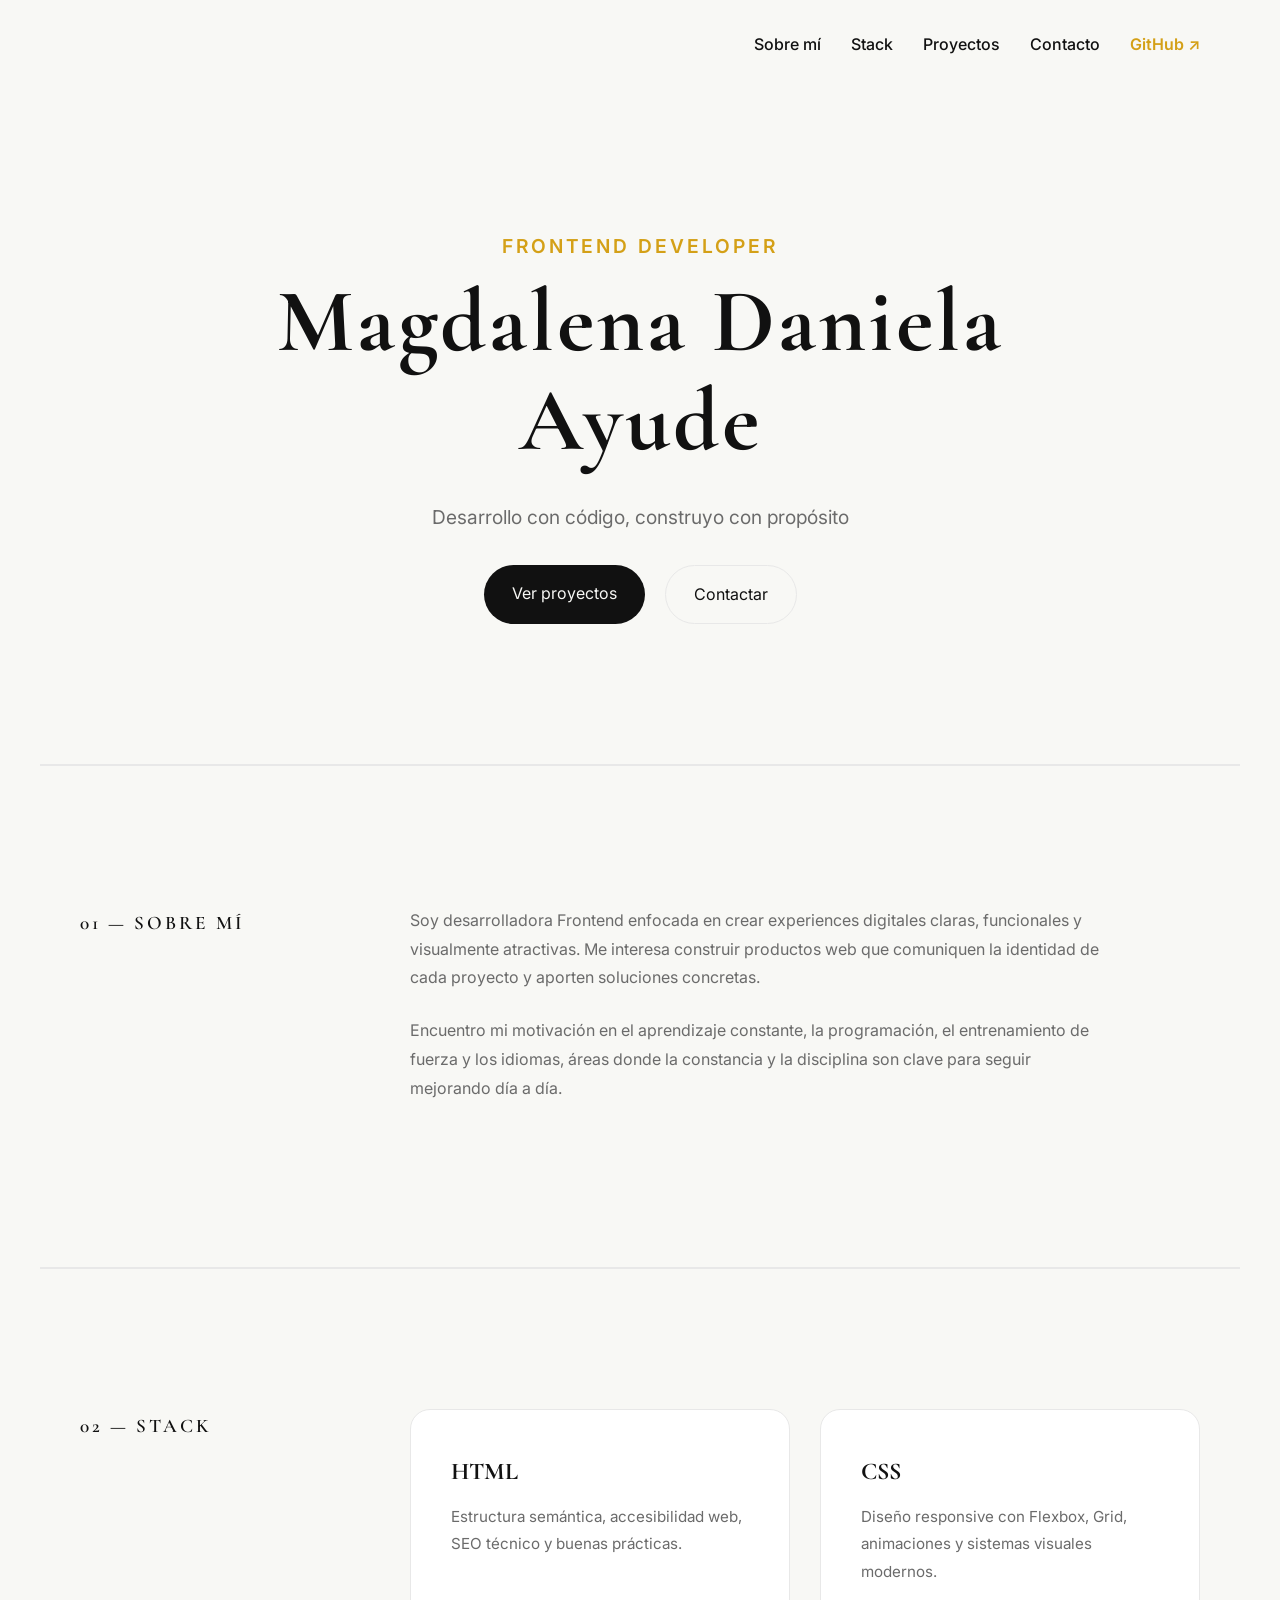
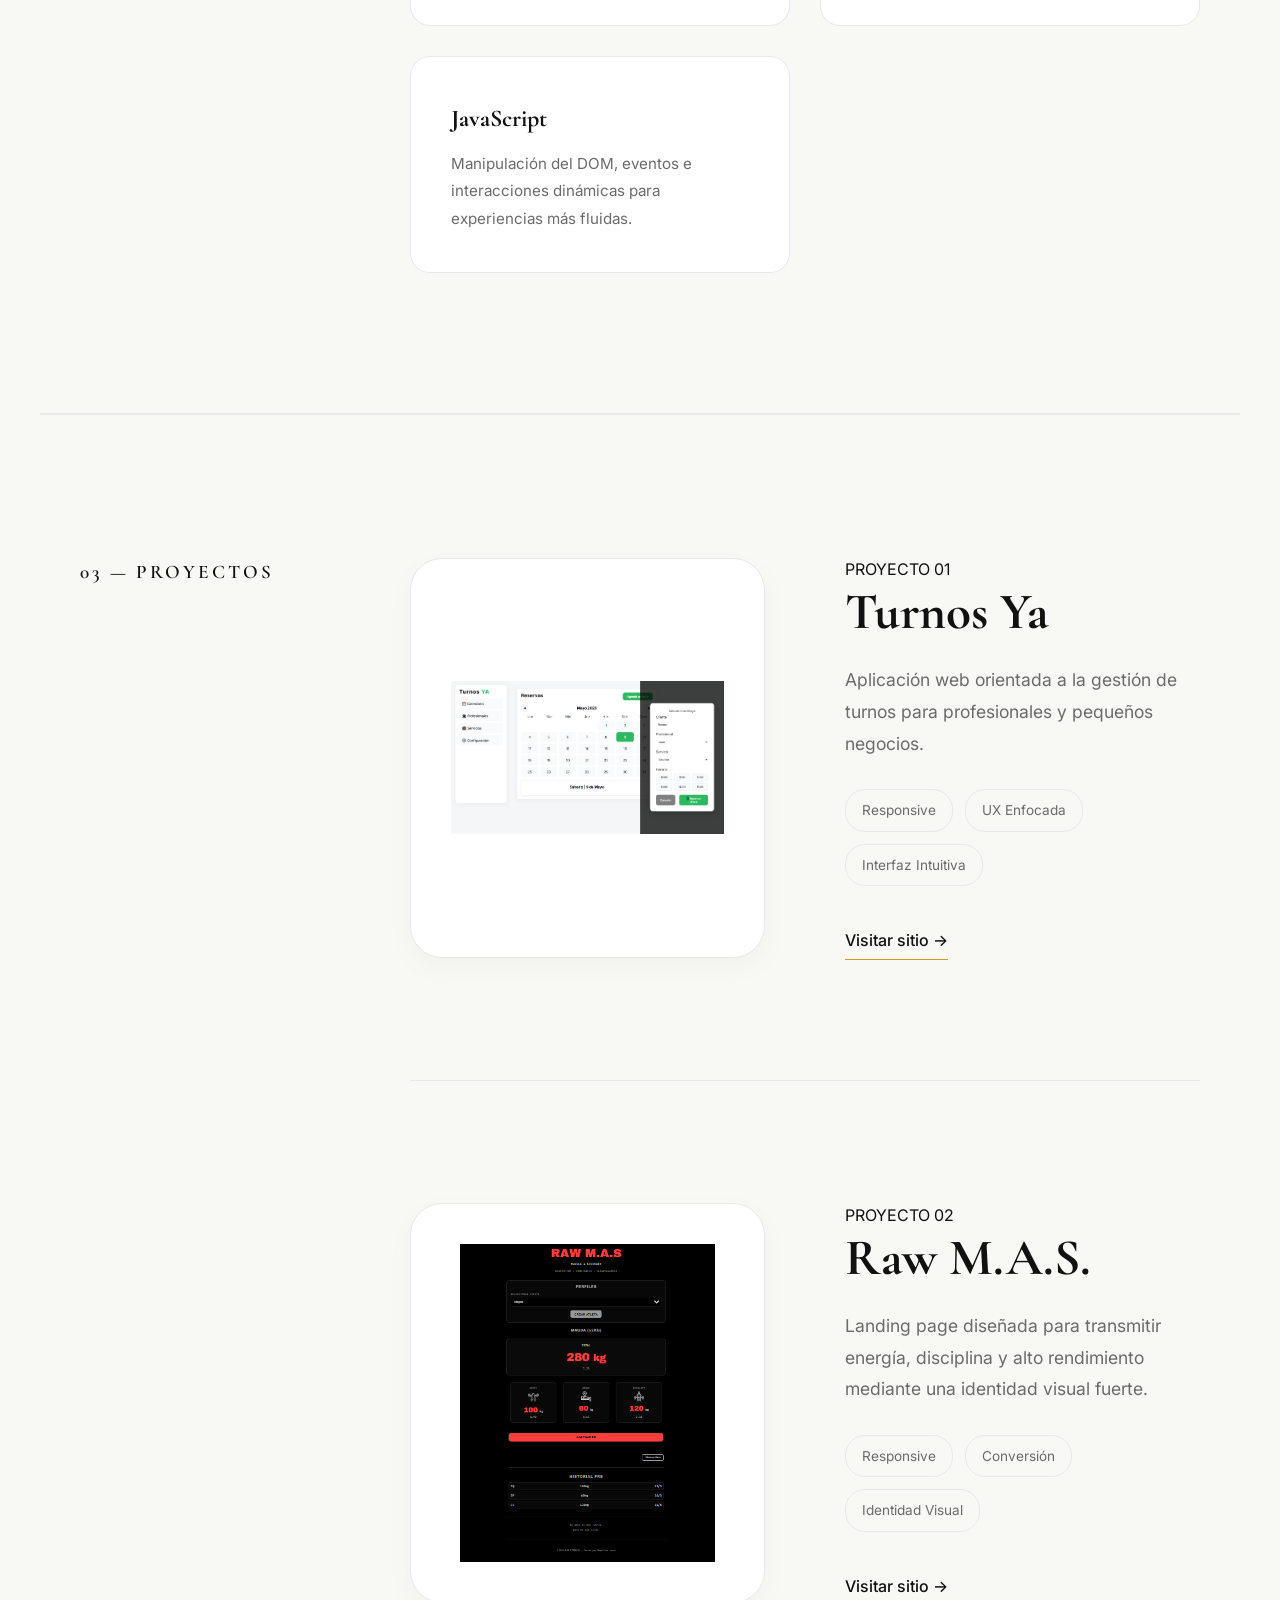
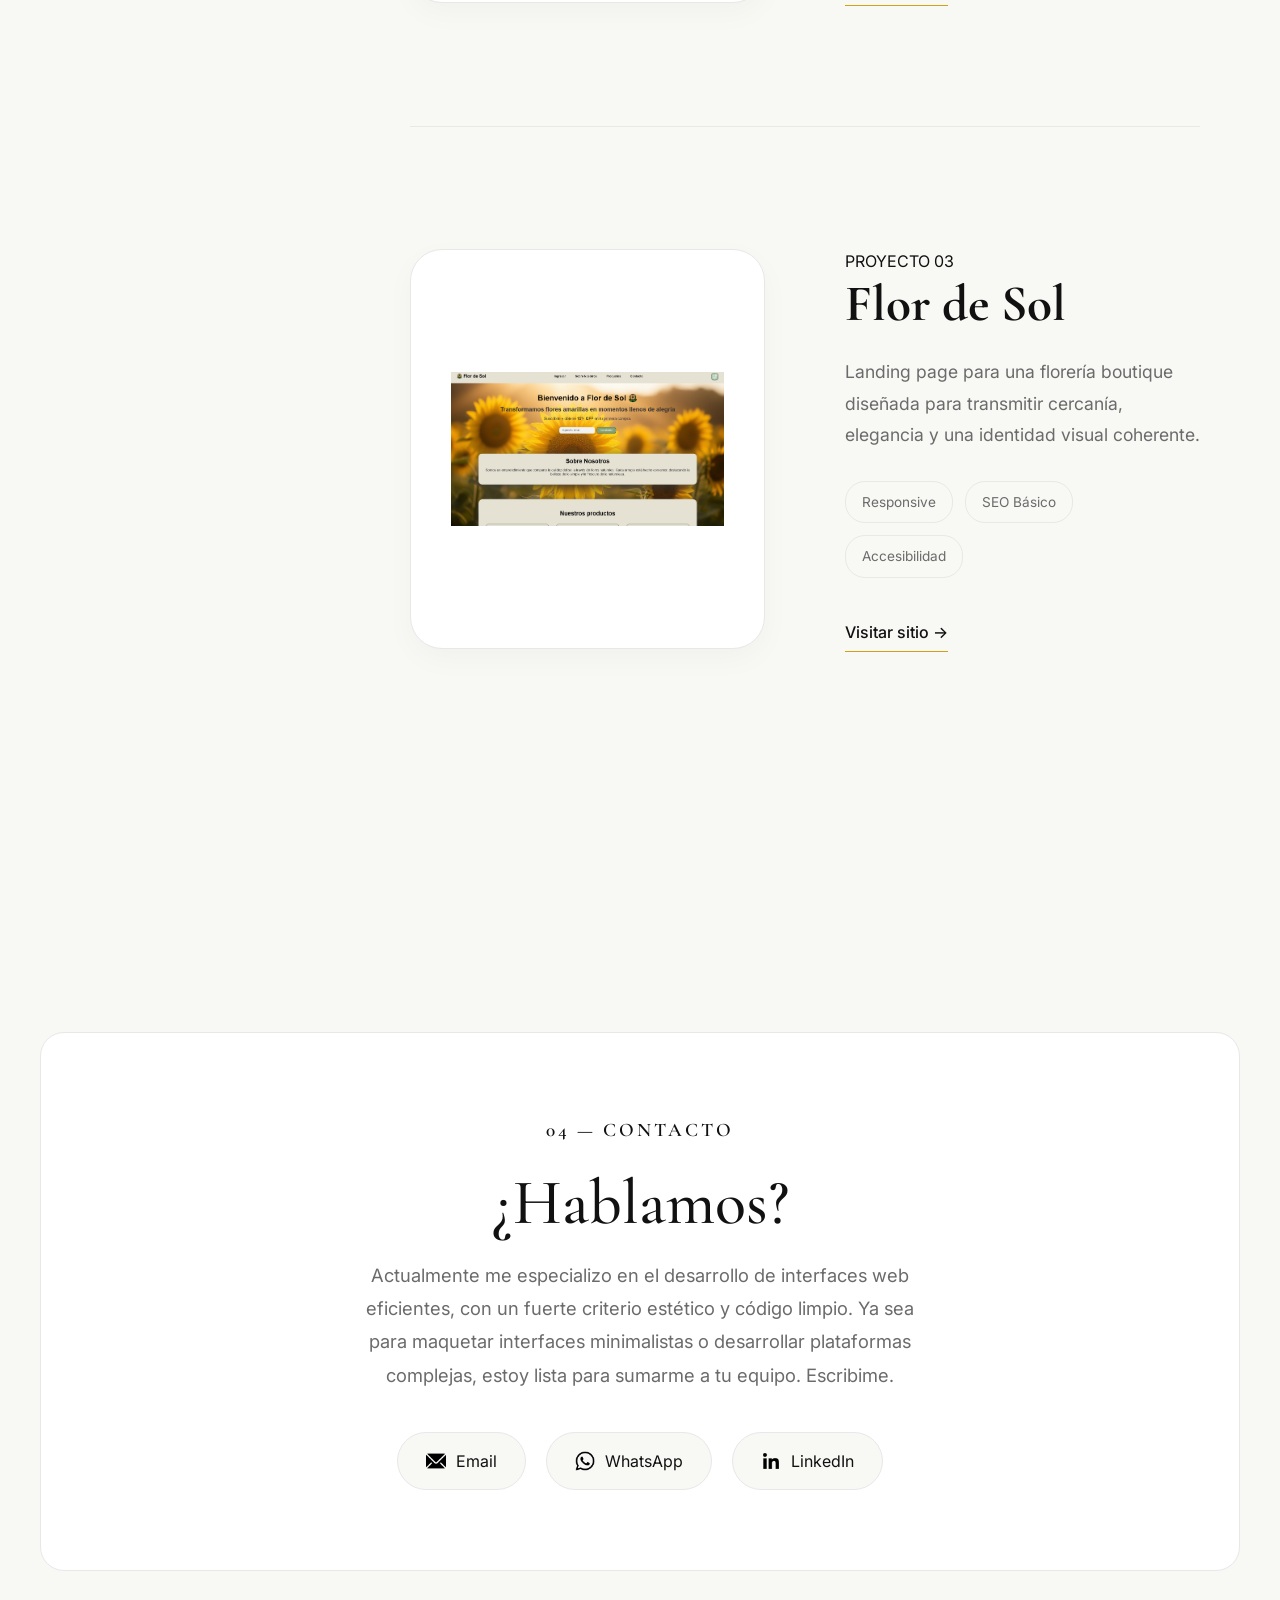
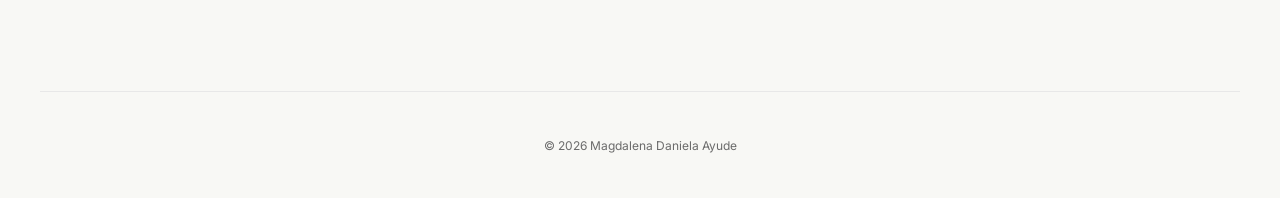
==== index.html @ 6632a78d "version final portfolio" ====
<!DOCTYPE html>
<html lang="es">
<head>
  <meta charset="UTF-8">
  <meta name="viewport" content="width=device-width, initial-scale=1.0">
  <title>Portfolio - Magdalena Daniela Ayude</title>
  <link rel="stylesheet" href="./style.css">
  
  <link rel="preconnect" href="https://fonts.googleapis.com">
  <link rel="preconnect" href="https://fonts.gstatic.com" crossorigin>
  <link href="https://fonts.googleapis.com/css2?family=Cormorant+Garamond:wght@400;500;600;700&family=Inter:wght@300;400;500;600;700&display=swap" rel="stylesheet">
  
  <meta name="description" content="Portfolio de Magdalena Daniela Ayude, desarrolladora frontend especializada en crear experiencias digitales modernas y accesibles.">
  <meta name="keywords" content="Frontend Developer, Portfolio, HTML, CSS, JavaScript, Proyectos, Contacto">
  <meta name="author" content="Magdalena Daniela Ayude">  
  
  <meta property="og:title" content="Portfolio - Magdalena Daniela Ayude">
  <meta property="og:description" content="Portfolio de Magdalena Daniela Ayude, desarrolladora frontend especializada en crear experiencias digitales modernas y accesibles.">
  <meta property="og:image" content="img/portfolio-preview.jpg">  
  <meta property="og:url" content="https://tu-portfolio.com">
</head>

<body>

  <header class="header">
    <nav class="navbar">
      <ul class="nav-links">
        <li><a href="#about">Sobre mí</a></li>
        <li><a href="#stack">Stack</a></li>
        <li><a href="#projects">Proyectos</a></li>
        <li><a href="#contact">Contacto</a></li>
        <li><a href="https://github.com/MagdalenaAyude" target="_blank" rel="noopener noreferrer" class="nav-github">GitHub ↗</a></li>
      </ul>
    </nav>
  </header>

  <main>
    <section class="hero">
      <span class="section-label">FRONTEND DEVELOPER</span>
      <h1>Magdalena Daniela Ayude</h1>
      <p>Desarrollo con código, construyo con propósito</p>

      <div class="hero-actions">
        <a href="#projects" class="btn-primary">Ver proyectos</a>
        <a href="#contact" class="btn-secondary">Contactar</a>
      </div>
    </section>
     
    <section id="about" class="section-layout about">
      <div class="section-title">
        <span class="section-number">01 — SOBRE MÍ</span>
      </div>

      <div class="section-content">
        <p>
          Soy desarrolladora Frontend enfocada en crear experiences digitales claras, funcionales y visualmente atractivas. Me interesa construir productos web que comuniquen la identidad de cada proyecto y aporten soluciones concretas.
        </p>

        <p>
          Encuentro mi motivación en el aprendizaje constante, la programación, el entrenamiento de fuerza y los idiomas, áreas donde la constancia y la disciplina son clave para seguir mejorando día a día.
        </p>
      </div>
    </section>
      
    <section id="stack" class="section-layout stack">
      <div class="section-title">
        <span class="section-number">02 — STACK</span>
      </div>

      <div class="stack-grid">
        <article class="stack-card">
          <h3>HTML</h3>
          <p>Estructura semántica, accesibilidad web, SEO técnico y buenas prácticas.</p>
        </article>
        
        <article class="stack-card">
          <h3>CSS</h3>
          <p>Diseño responsive con Flexbox, Grid, animaciones y sistemas visuales modernos.</p>
        </article>

        <article class="stack-card">
          <h3>JavaScript</h3>
          <p>Manipulación del DOM, eventos e interacciones dinámicas para experiencias más fluidas.</p>
        </article>
      </div>
    </section>

    <section id="projects" class="section-layout projects">
      <div class="section-title">
        <span class="section-number">03 — PROYECTOS</span>
      </div>

      <div class="project-list">
        <article class="project">
          <div class="project-image">
            <img src="./assets/turnosya.png" alt="Interfaz de la aplicación Turnos Ya">
          </div>
          <div class="project-content">
            <span class="project-number">PROYECTO 01</span>
            <h3>Turnos Ya</h3>
            <p>Aplicación web orientada a la gestión de turnos para profesionales y pequeños negocios.</p>
            <ul class="project-features">
              <li>Responsive</li>
              <li>UX Enfocada</li>
              <li>Interfaz Intuitiva</li>
            </ul>
            <a href="https://turnosbahia2026.netlify.app/" target="_blank" rel="noopener noreferrer" class="btn-link">Visitar sitio →</a>
          </div>
        </article>

        <article class="project">
          <div class="project-image">
            <img src="./assets/rawmas.png" alt="Landing page de Raw M.A.S.">
          </div>
          <div class="project-content">
            <span class="project-number">PROYECTO 02</span>
            <h3>Raw M.A.S.</h3>
            <p>Landing page diseñada para transmitir energía, disciplina y alto rendimiento mediante una identidad visual fuerte.</p>
            <ul class="project-features">
              <li>Responsive</li>
              <li>Conversión</li>
              <li>Identidad Visual</li>
            </ul>
            <a href="https://raw-strength-bahia.netlify.app/" target="_blank" rel="noopener noreferrer" class="btn-link">Visitar sitio →</a>
          </div>
        </article>

        <article class="project">
          <div class="project-image">
            <img src="./assets/flordesol.png" alt="Landing page de Flor de Sol">
          </div>
          <div class="project-content">
            <span class="project-number">PROYECTO 03</span>
            <h3>Flor de Sol</h3>
            <p>Landing page para una florería boutique diseñada para transmitir cercanía, elegancia y una identidad visual coherente.</p>
            <ul class="project-features">
              <li>Responsive</li>
              <li>SEO Básico</li>
              <li>Accesibilidad</li>
            </ul>
            <a href="https://flordesol-magdalena.netlify.app/" target="_blank" rel="noopener noreferrer" class="btn-link">Visitar sitio →</a>
          </div>
        </article>
      </div>
    </section>

    <section id="contact" class="contact">
      <span class="section-number">04 — CONTACTO</span>
      <h2>¿Hablamos?</h2>
      <p>Actualmente me especializo en el desarrollo de interfaces web eficientes, con un fuerte criterio estético y código limpio. Ya sea para maquetar interfaces minimalistas o desarrollar plataformas complejas, estoy lista para sumarme a tu equipo. Escribime.</p>

      <div class="contact-buttons">
        <a href="mailto:magdaayude@hotmail.com" class="contact-button">
          <img src="./assets/correo-electronico.png" alt="Icono de Email">
          <span>Email</span>
        </a>

        <a href="https://wa.me/5492915094533" target="_blank" class="contact-button" rel="noopener noreferrer">
          <img src="./assets/whatsapp (3).png" alt="Icono de WhatsApp">
          <span>WhatsApp</span>
        </a>

        <a href="https://www.linkedin.com/in/magdalena-daniela-ayude" target="_blank" class="contact-button" rel="noopener noreferrer">
          <img src="./assets/linkedin.png" alt="Icono de LinkedIn">
          <span>LinkedIn</span>
        </a>
      </div>
    </section>
  </main>

  <footer class="footer">
    <small>© 2026 Magdalena Daniela Ayude</small>
  </footer>

</body>
</html>
---- style.css ----
:root {
  --bg: #f8f8f5;
  --surface: #ffffff;
  --text: #111111;
  --text-light: #6b6b6b;
  --border: #e8e8e8;
  --accent: #d4a017;
  --max-width: 1200px;
}

* {
  margin:0;
  padding:0;
  box-sizing: border-box;
}

html{
  scroll-behavior: smooth;
}

body{
  font-family:'Inter',sans-serif;
  background-color:var(--bg);
  color:var(--text);
  line-height:1.8;
  overflow-x:hidden;
}
.header{
  display:flex;
  justify-content:flex-end;
  align-items:center;
  padding:30px 40px;
  max-width: var(--max-width);
  margin: 0 auto;
}
.navbar{
  display:flex;
  gap:20px;
}   
.nav-links {
  display: flex;
  list-style: none;
  gap: 30px;
}
.nav-links a {
  text-decoration: none;
  color: var(--text);
  font-weight: 500;
  transition: color 0.3s ease;
}
.nav-links a:hover {
  color: var(--accent);
}
.nav-links a.nav-github {
  color: var(--accent); /* Usa tu dorado de acento para diferenciarse */
  font-weight: 600;     /* Un poquito más de grosor para darle presencia */
  border-bottom: 1px solid transparent;
  padding-bottom: 2px;
  transition: all 0.3s ease;
}
.nav-links a.nav-github:hover {
  color: var(--text);   
  border-bottom: 1px solid var(--text); 
}
.hero{
  display:flex;
  flex-direction:column;
  align-items:center;
  text-align:center;
  padding: 140px 20px;
}
.section-label {
  font-size: 1.2rem;
  letter-spacing: 3px;
  font-weight: 600;
  color: var(--accent);
  text-transform: uppercase;
  margin-bottom: 10px;
}
.hero h1 {
  font-family: 'Cormorant Garamond', serif;
  font-size: clamp(3.5rem, 7vw, 6.5rem);
  line-height: 1.1;
  letter-spacing: 3px;
  margin-bottom: 30px;
  max-width: 800px;
}
.hero p {
  font-size: 1.2rem;
  color: var(--text-light);
  max-width: 600px;
  margin-bottom: 30px;
}
.hero-actions {
  display: flex;
  gap: 20px;
}
.btn-primary {
  text-decoration: none;
  background-color: var(--text);
  color:var(--bg);
  padding: 14px 28px;
  border-radius: 999px;
  display: inline-block;
  transition: background 0.3s ease;
}
.btn-primary:hover {
  opacity: 0.9;
}
.btn-secondary {
  text-decoration: none;
  color: var(--text);
  background-color: transparent;
  border: 1px solid var(--border);
  padding: 14px 28px;
  border-radius: 999px;
  transition: background-color 0.3s ease, color 0.3s ease;
  display: inline-block;
}
.btn-secondary:hover {
  background-color: var(--border);
}
.section-layout {
  max-width: var(--max-width);
  margin: 0 auto;
  padding: 140px 40px;
  display: grid;
  grid-template-columns: 250px 1fr;
  gap: 80px;
  border-top: 2px solid var(--border);
}
.section-title {
  font-family: 'Cormorant Garamond', serif;
  align-self: start;
}
.section-number {
  font-size: 1.2rem;
  font-family: 'Cormorant Garamond', serif;
  font-weight: 600;
  letter-spacing: 3px;
  color:var(--text);
}
.section-content p {
  max-width: 700px;
  margin-bottom: 24px;
  color: var(--text-light);
}
.stack-grid {
  display: grid;
  grid-template-columns: repeat(auto-fit, minmax(250px, 1fr)); /* Responsive sin romper la grilla */
  gap: 30px;
}
.stack-card{
  padding: 40px;
  background-color: var(--surface);
  border: 1px solid var(--border);
  border-radius: 20px;
}
.stack-card h3{
  font-family: 'Cormorant Garamond', serif;
  font-size: 1.5rem;
  margin-bottom: 10px;
}
.stack-card p{
  color: var(--text-light);
  font-size: 0.95rem;
}
.project-list {
  display: flex;
  flex-direction: column;
}
.project {
  display: grid;
  grid-template-columns: 1fr 1fr;
  gap: 80px;
  align-items: center;
  padding-bottom: 120px;
}
.project:not(:last-child) {
  border-bottom: 1px solid var(--border);
}
.project:not(:first-child) {
  padding-top: 120px;
}
.project-image{
   background-color: var(--surface);
   border: 1px solid var(--border);
   border-radius: 32px;
   padding: 40px;
   display: flex;
   justify-content: center;
   align-items: center;
   height: 400px;
   box-shadow: 0 10px 30px rgba(0,0,0,.03);
   overflow: hidden;
}
.project-image img {
  width: 100%;
  height: 100%;
  object-fit: contain;
  transition: transform 0.5s cubic-bezier(0.25, 1, 0.5, 1);
}
.project:hover .project-image img {
  transform: scale(1.06);
}
.project-content {
 display: flex;
 flex-direction: column;
 align-items: flex-start;
}
.project-content h3 {
  font-family: 'Cormorant Garamond', serif;
  font-size: clamp(2.5rem, 4vw, 3.5rem);
  line-height: 1.1;
  margin-bottom: 24px;
}
.project-content p {
  color: var(--text-light);
  font-size: 1.1rem;
  margin-bottom: 30px;
}
.project-features {
  display: flex;
  gap: 12px;
  margin-bottom: 40px;
  list-style: none;
  flex-wrap: wrap;
}
.project-features li {
  font-size: 0.85rem;
  color: var(--text-light);
  background-color: transparent;
  padding: 8px 16px;
  border: 1px solid var(--border);
  border-radius: 20px;
}
.project .btn-link {
  text-decoration: none;
  color: var(--text);
  background-color: transparent;
  font-weight: 500;
  border-bottom: 1px solid var(--accent);
  padding-bottom: 4px;
  transition: background-color 0.3s ease, color 0.3s ease;
}
.project .btn-link:hover {
  color: var(--accent);
  border-color: var(--accent);
}
.contact {
  background-color: var(--surface);
  border: 1px solid var(--border);
  border-radius: 24px;
  padding: 80px 40px;
  max-width: var(--max-width);
  margin: 120px auto;
  text-align: center;
}
.contact h2 {
  font-family: 'Cormorant Garamond', serif;
  font-size: clamp(3rem, 5vw, 4.5rem);
  line-height: 1;
  margin-bottom: 24px;
  margin-top: 24px;
  font-weight: 500;
}
.contact p{
  color: var(--text-light);
  font-size: 1.15rem;
  max-width: 550px;
  margin: 0 auto 40px auto;
}
.contact-buttons{
  display:flex;
  justify-content:center;
  gap:20px;
  flex-wrap:wrap;
}
.contact-button{
  display:flex;
  align-items:center;
  gap:10px;
  text-decoration:none;
  padding:14px 28px;
  border:1px solid var(--border);
  border-radius:999px;
  color: var(--text);
  background-color:var(--bg);
  transition:all 0.3s ease;
}
.contact-button:hover {
  transform: translateY(-4px);
  border-color: var(--accent);
}
.contact-button img{
  width:20px;
  height:20px;
  object-fit:contain;
}
footer{
  text-align: center;
  padding: 40px 20px;
  font-size: 0.9rem;
  color: var(--text-light);
  border-top: 1px solid var(--border);
  max-width: var(--max-width);  
  margin: 0 auto;
}

@media (max-width: 768px) {
  
  .header {
    padding: 20px;
    justify-content: center;
  }
  .nav-links {
    gap: 15px;
  }
  .hero {
    padding: 80px 20px;
  }
  .section-layout {
    grid-template-columns: 1fr;
    gap: 40px;
    padding: 80px 20px;
  }
  .project {
    grid-template-columns: 1fr;
    gap: 40px;
    padding-bottom: 60px;
  }
  .project:not(:first-child) {
    padding-top: 60px;
  }
  .project-image {
    height: 300px; 
    padding: 20px;
  }
  .contact {
    margin: 60px 20px;
    padding: 40px 20px;
  }
}
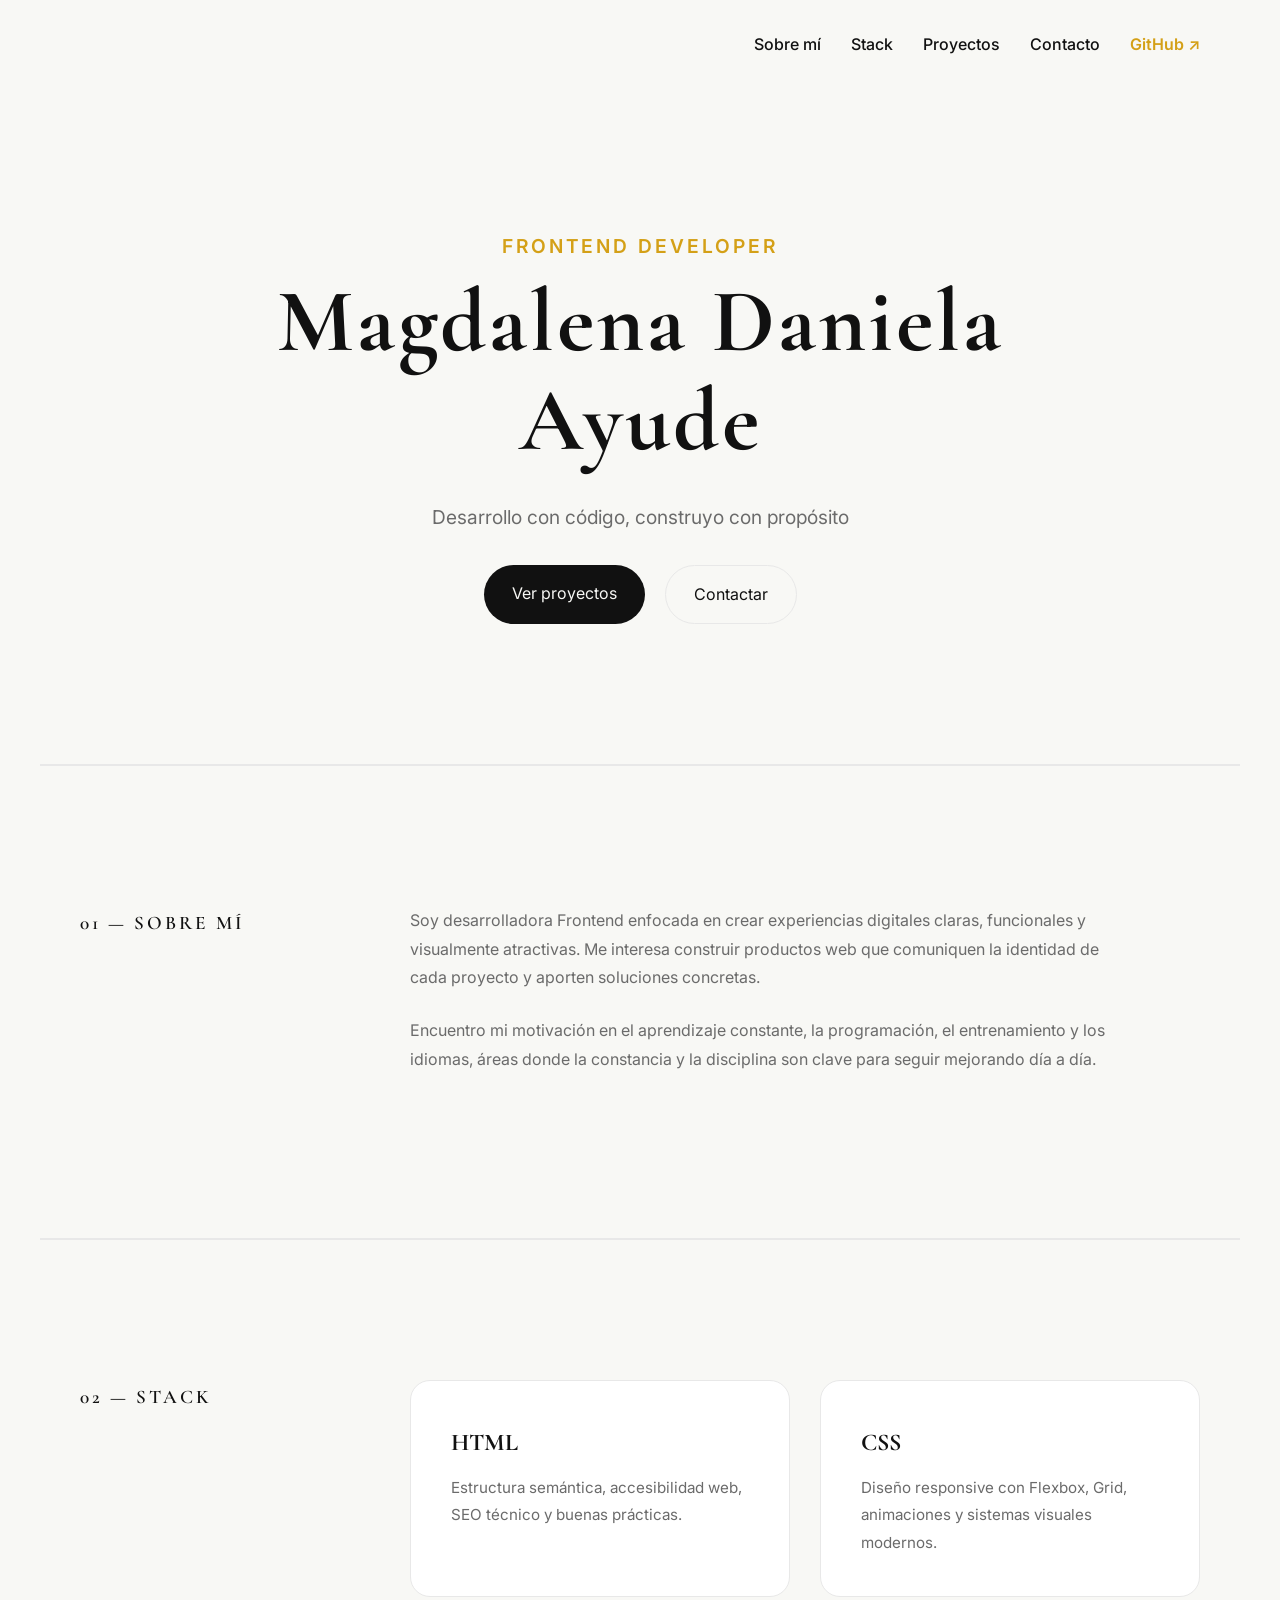
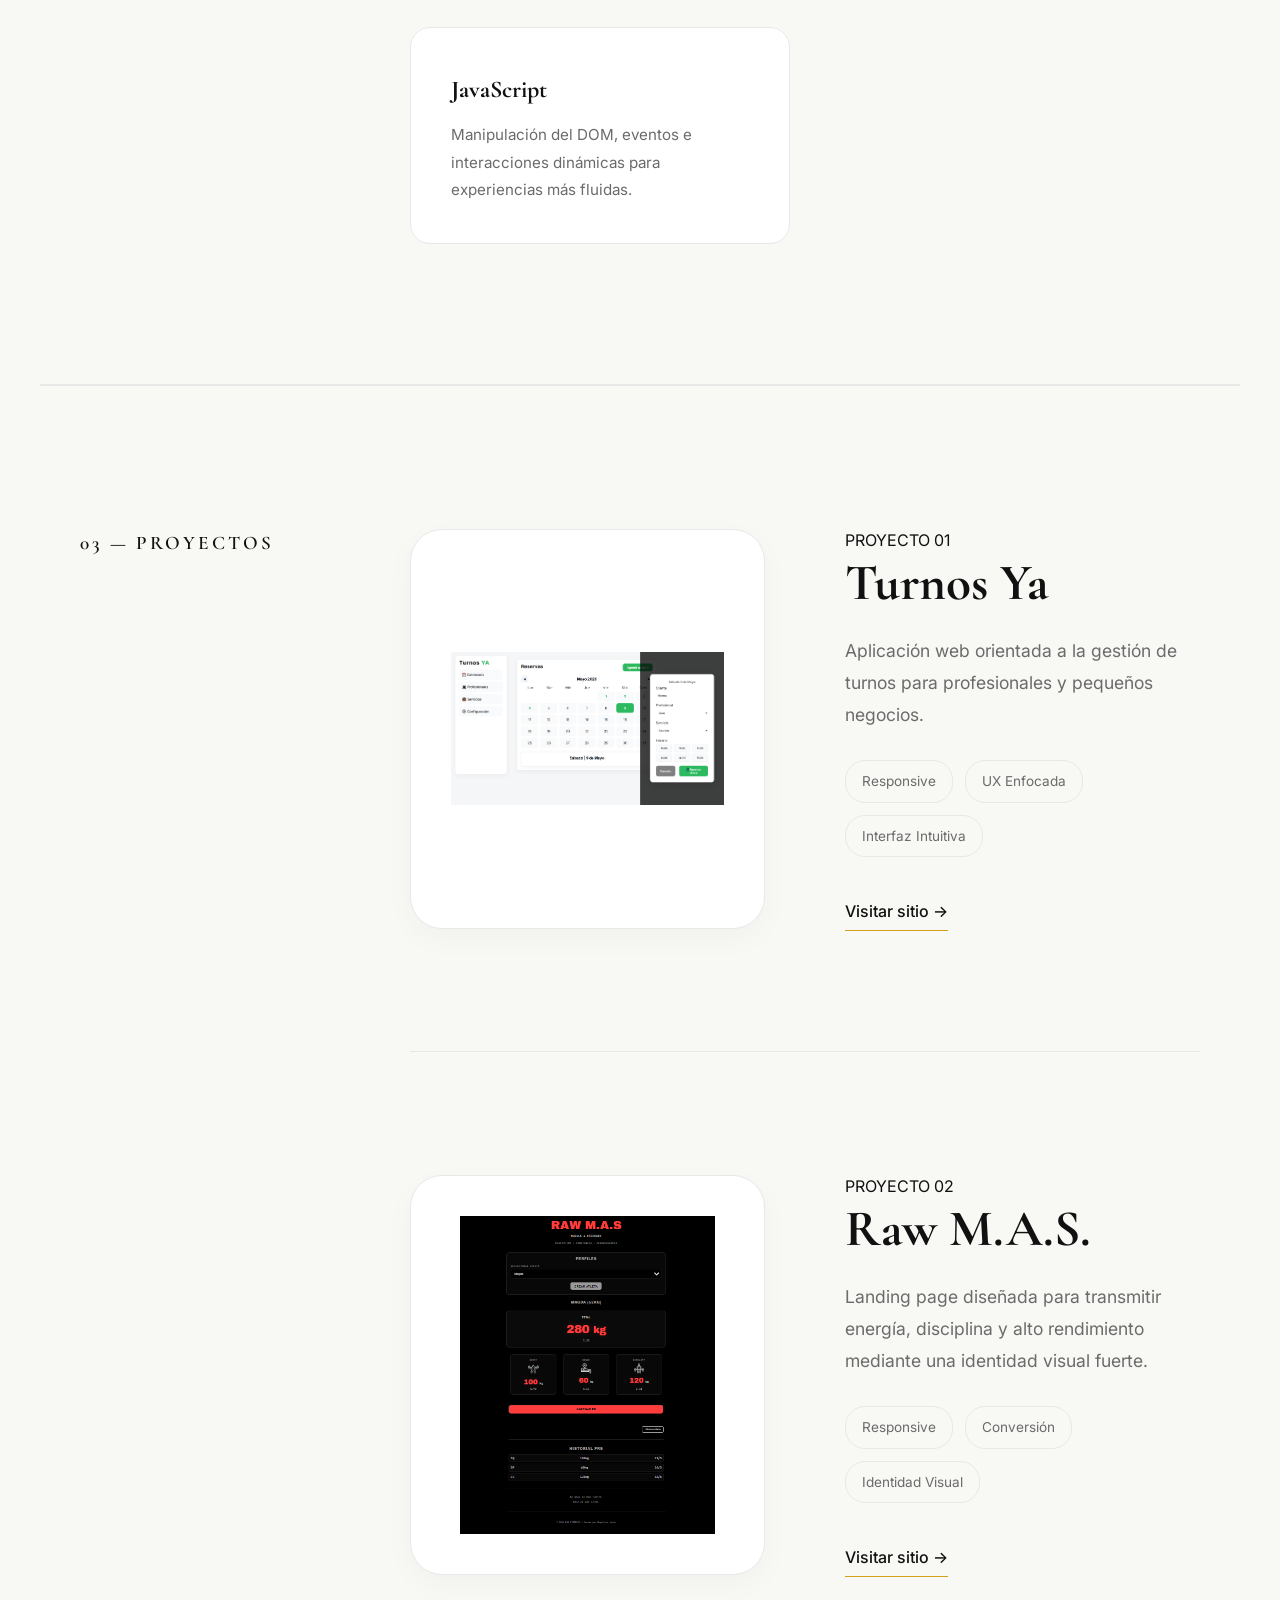
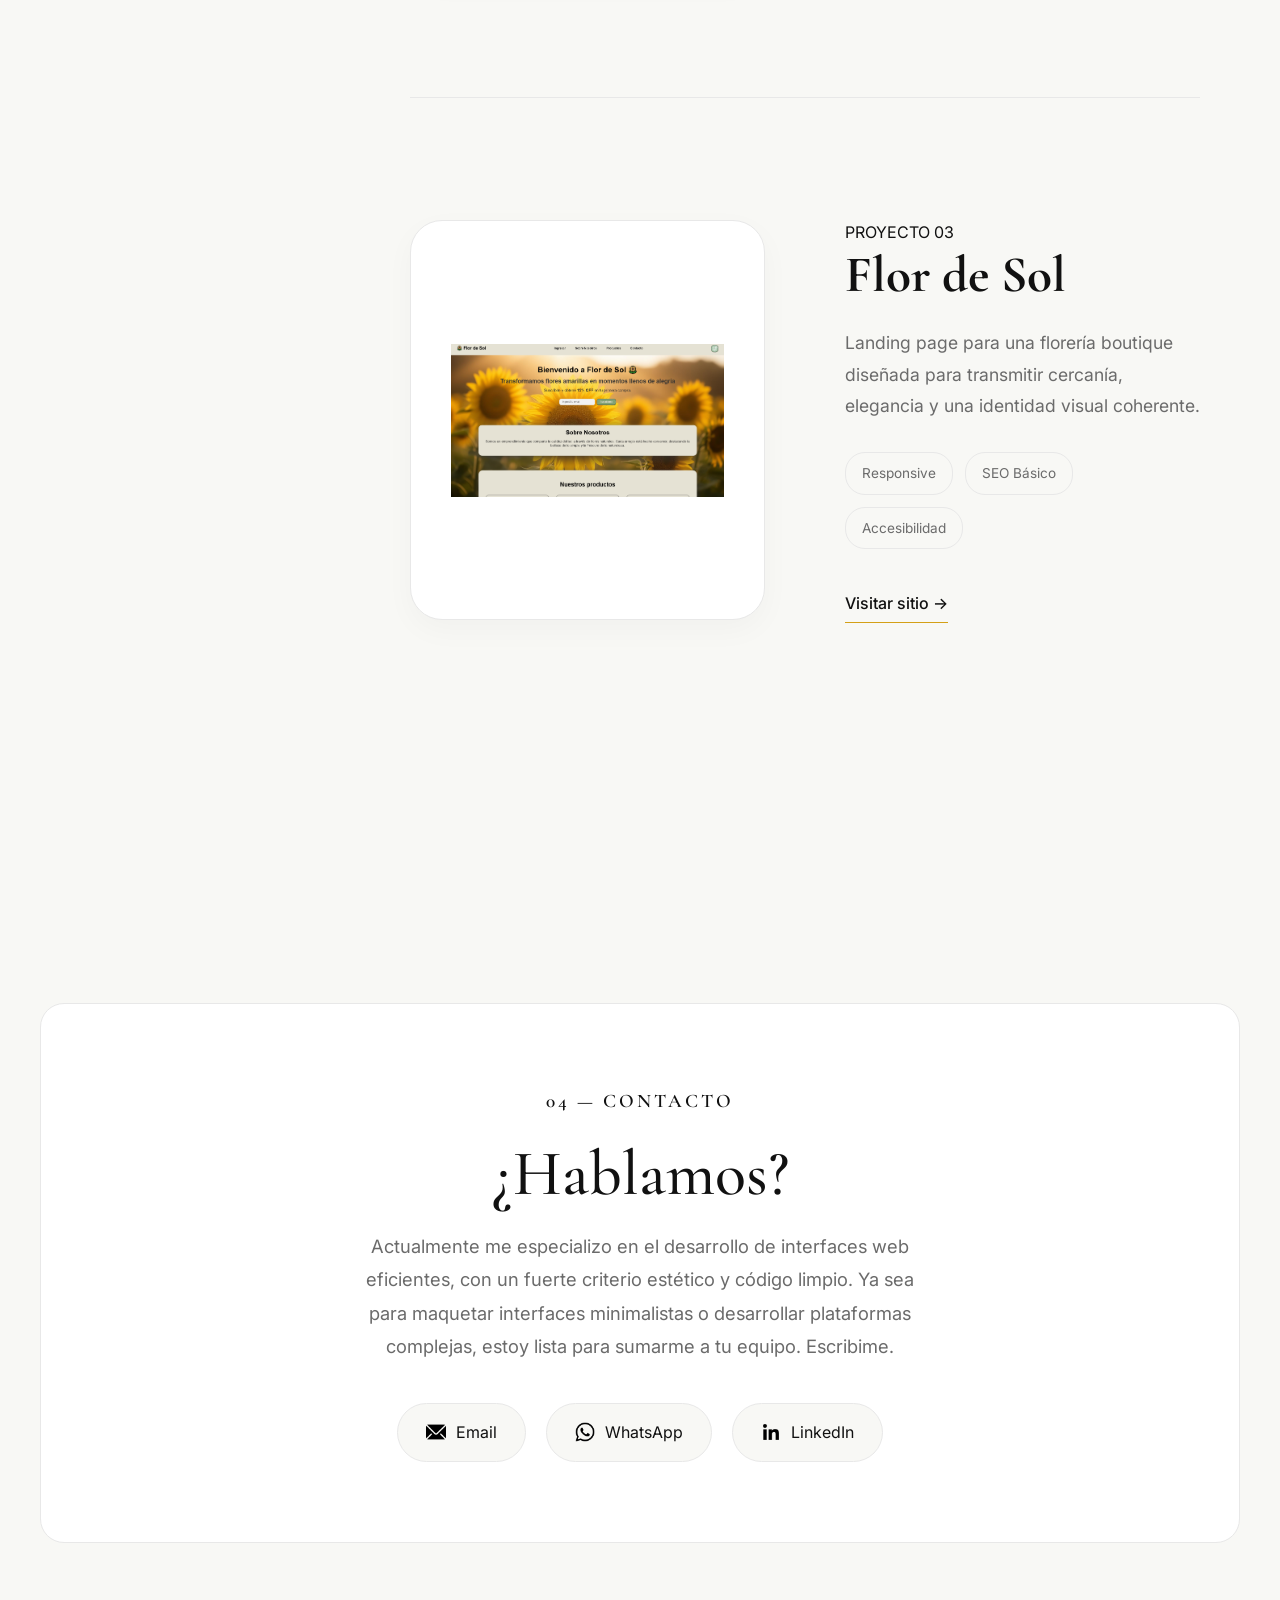
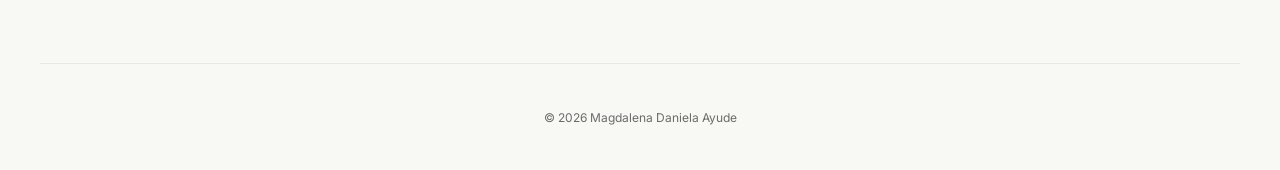
==== commit 6684420e: "final" ====
--- a/index.html
+++ b/index.html
@@ -16,8 +16,8 @@
   
   <meta property="og:title" content="Portfolio - Magdalena Daniela Ayude">
   <meta property="og:description" content="Portfolio de Magdalena Daniela Ayude, desarrolladora frontend especializada en crear experiencias digitales modernas y accesibles.">
-  <meta property="og:image" content="img/portfolio-preview.jpg">  
-  <meta property="og:url" content="https://tu-portfolio.com">
+  <meta property="og:image" content="https://magdalenadanielaayude.netlify.app/">  
+  <meta property="og:url" content="https://magdalenadanielaayude.netlify.app/">
 </head>
 
 <body>
@@ -53,11 +53,11 @@
 
       <div class="section-content">
         <p>
-          Soy desarrolladora Frontend enfocada en crear experiences digitales claras, funcionales y visualmente atractivas. Me interesa construir productos web que comuniquen la identidad de cada proyecto y aporten soluciones concretas.
+          Soy desarrolladora Frontend enfocada en crear experiencias digitales claras, funcionales y visualmente atractivas. Me interesa construir productos web que comuniquen la identidad de cada proyecto y aporten soluciones concretas.
         </p>
 
         <p>
-          Encuentro mi motivación en el aprendizaje constante, la programación, el entrenamiento de fuerza y los idiomas, áreas donde la constancia y la disciplina son clave para seguir mejorando día a día.
+          Encuentro mi motivación en el aprendizaje constante, la programación, el entrenamiento y los idiomas, áreas donde la constancia y la disciplina son clave para seguir mejorando día a día.
         </p>
       </div>
     </section>
--- a/style.css
+++ b/style.css
@@ -52,8 +52,8 @@
   color: var(--accent);
 }
 .nav-links a.nav-github {
-  color: var(--accent); /* Usa tu dorado de acento para diferenciarse */
-  font-weight: 600;     /* Un poquito más de grosor para darle presencia */
+  color: var(--accent);
+  font-weight: 600;     
   border-bottom: 1px solid transparent;
   padding-bottom: 2px;
   transition: all 0.3s ease;
@@ -147,7 +147,7 @@
 }
 .stack-grid {
   display: grid;
-  grid-template-columns: repeat(auto-fit, minmax(250px, 1fr)); /* Responsive sin romper la grilla */
+  grid-template-columns: repeat(auto-fit, minmax(250px, 1fr)); 
   gap: 30px;
 }
 .stack-card{
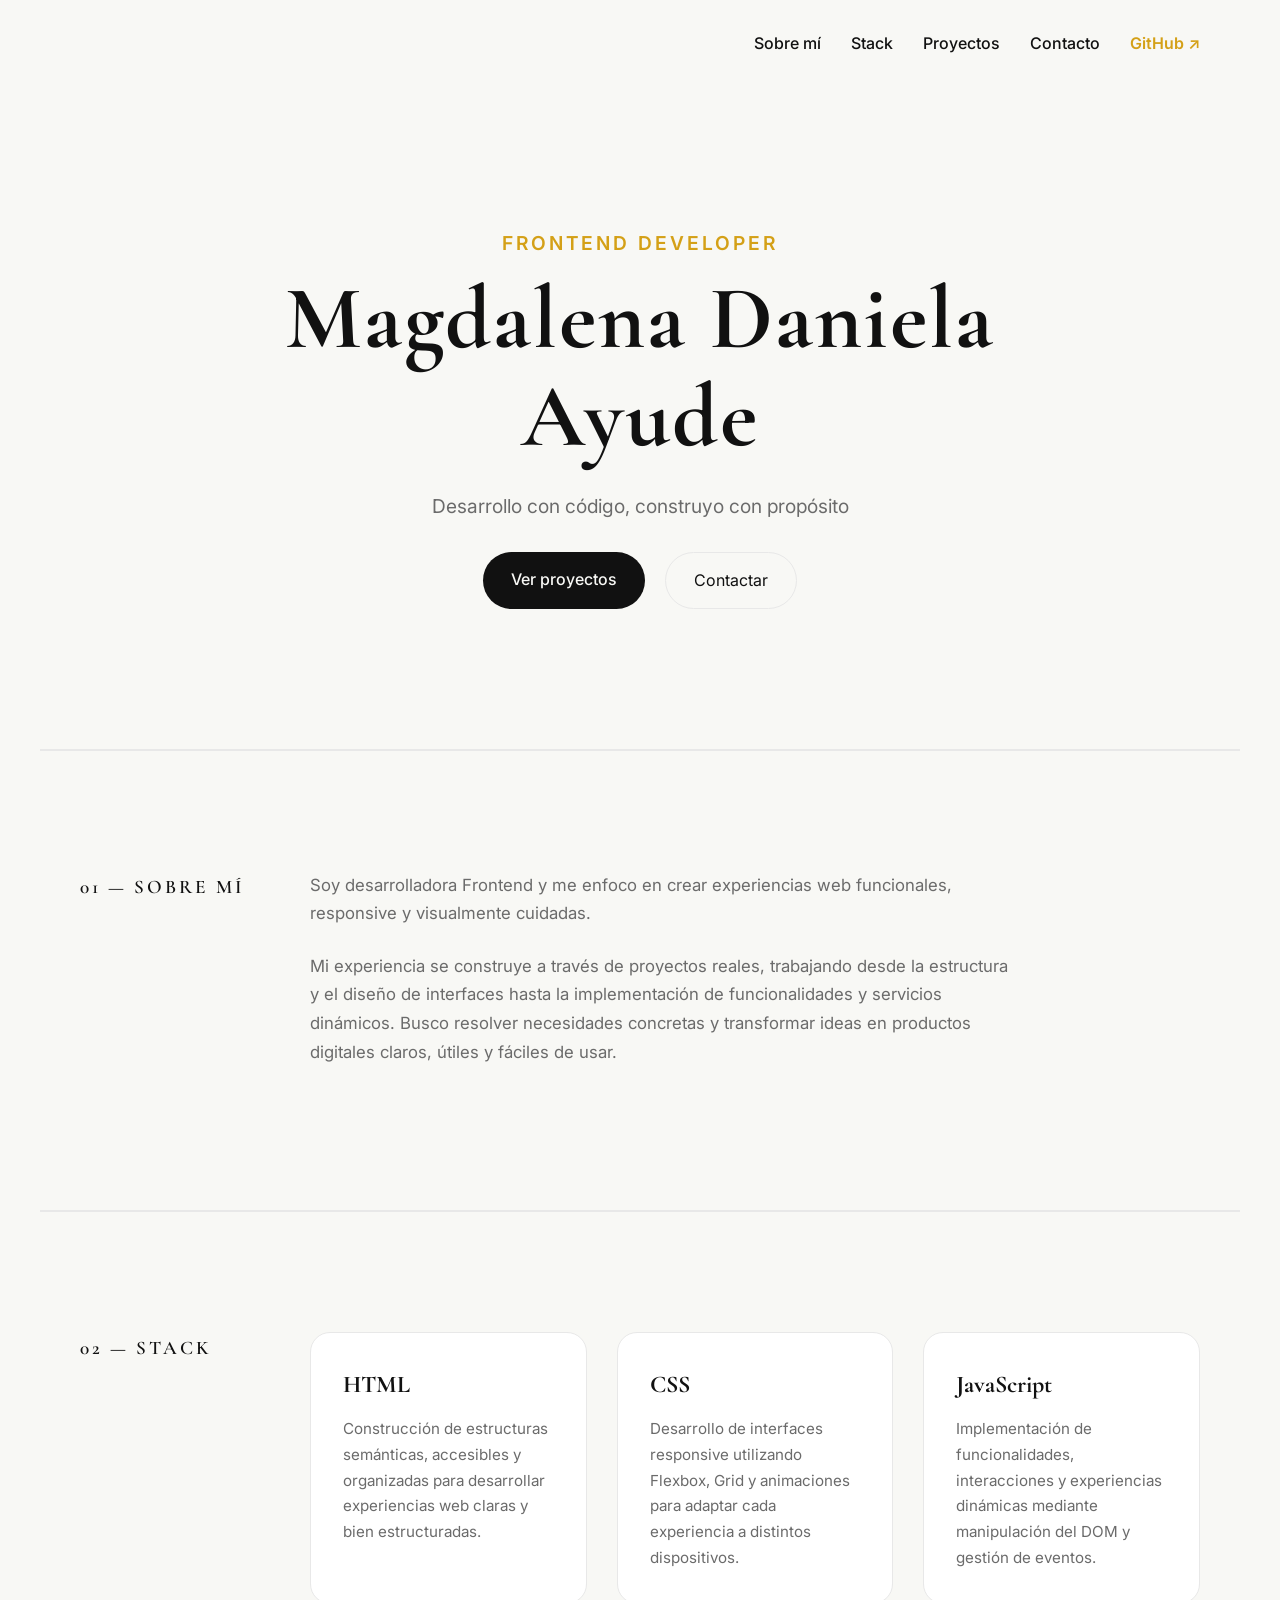
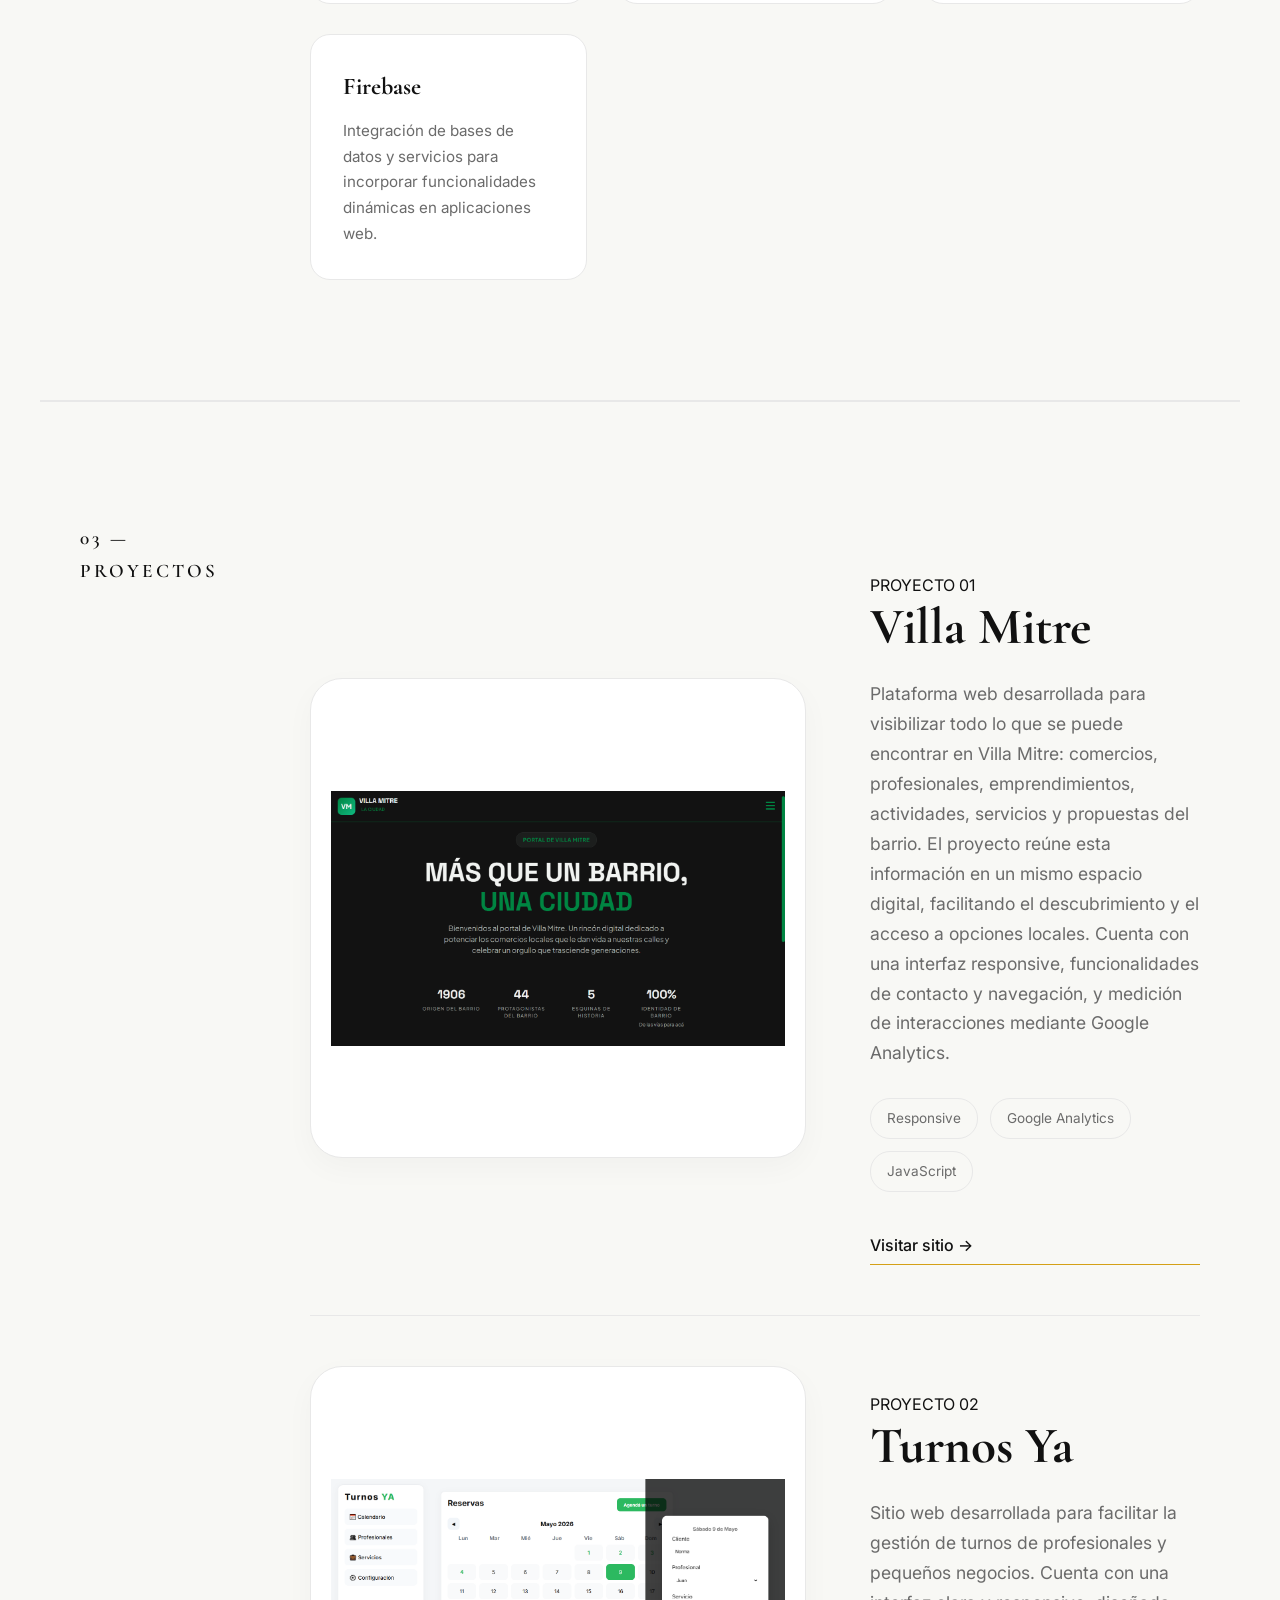
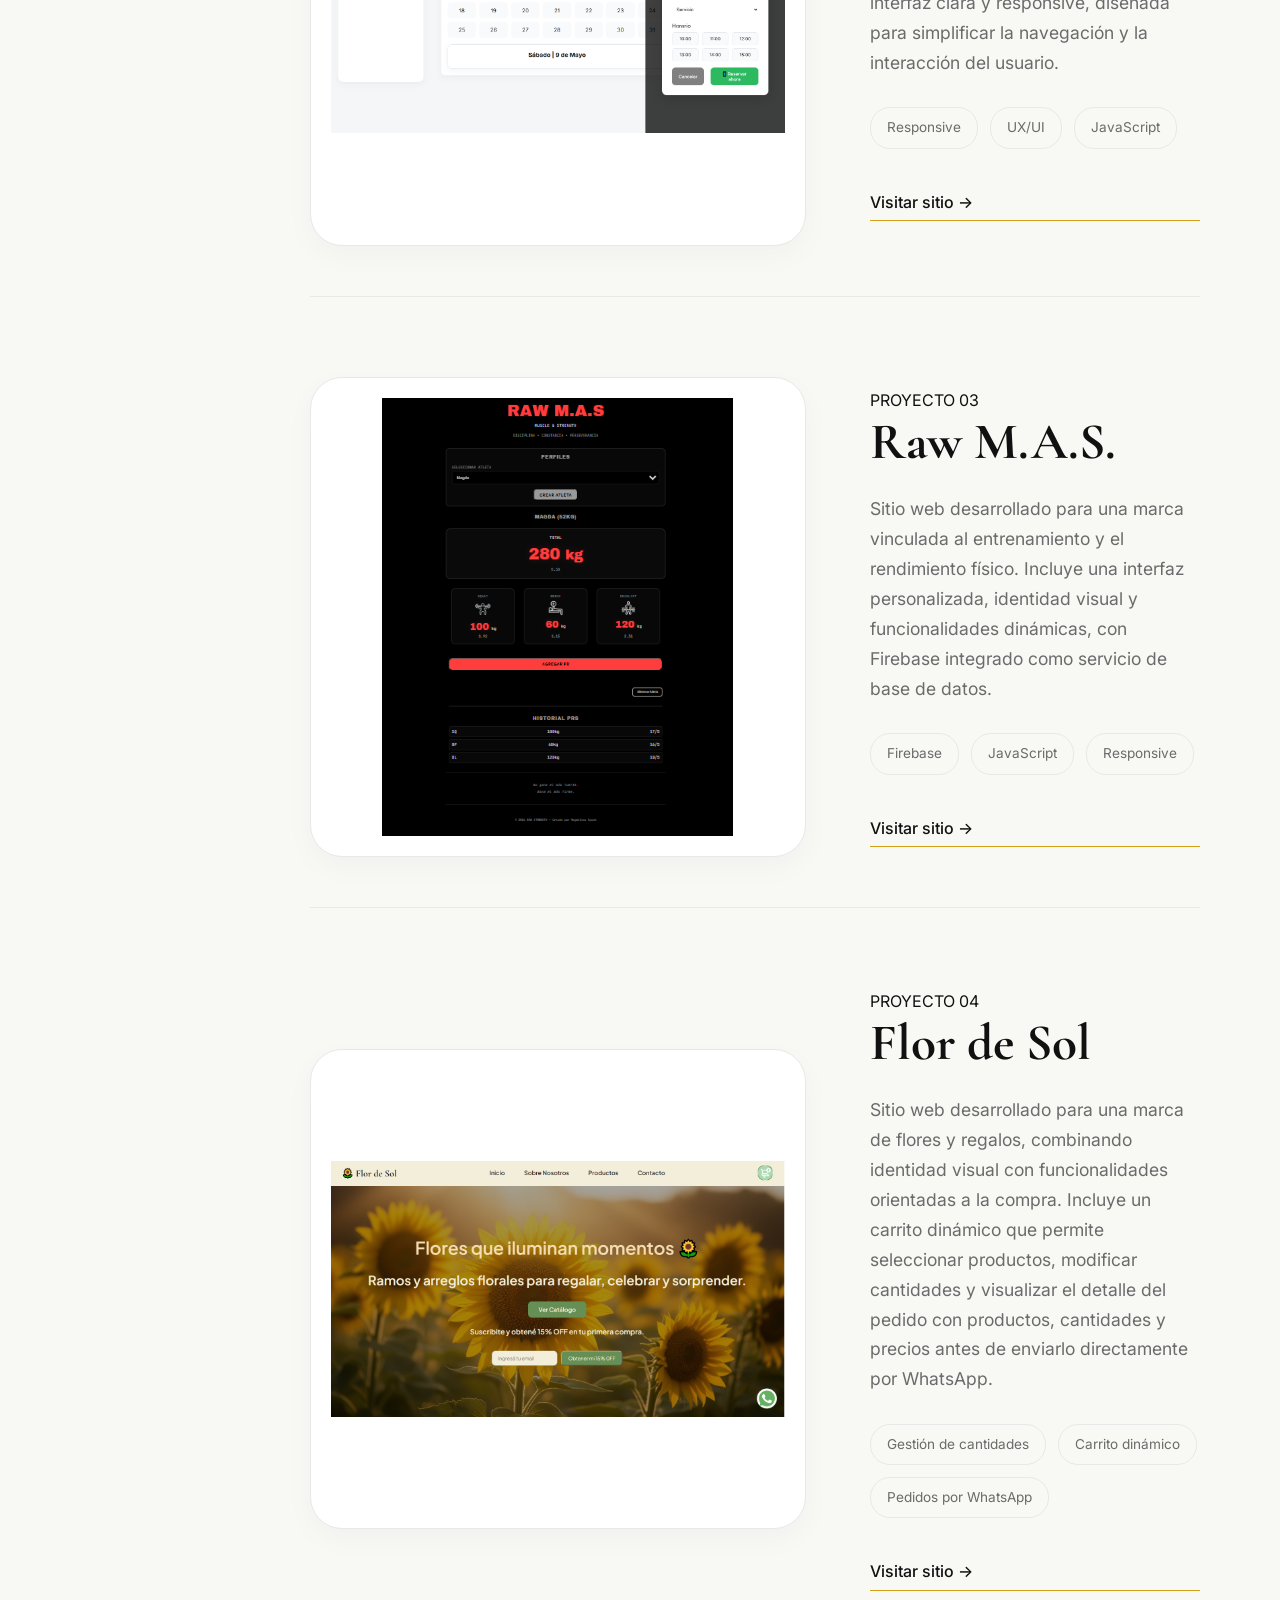
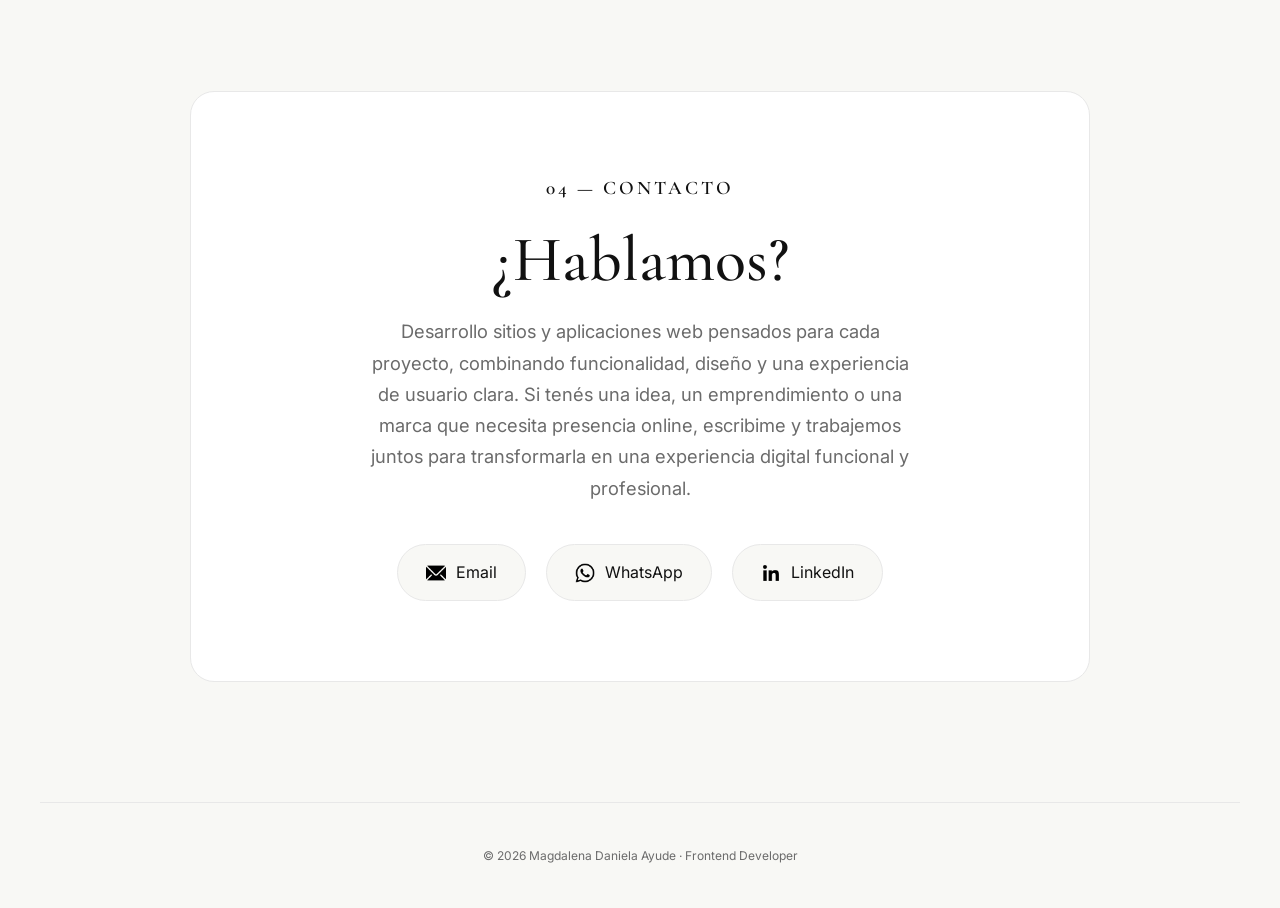
==== commit 819ff574: "actualizado" ====
--- a/index.html
+++ b/index.html
@@ -10,8 +10,8 @@
   <link rel="preconnect" href="https://fonts.gstatic.com" crossorigin>
   <link href="https://fonts.googleapis.com/css2?family=Cormorant+Garamond:wght@400;500;600;700&family=Inter:wght@300;400;500;600;700&display=swap" rel="stylesheet">
   
-  <meta name="description" content="Portfolio de Magdalena Daniela Ayude, desarrolladora frontend especializada en crear experiencias digitales modernas y accesibles.">
-  <meta name="keywords" content="Frontend Developer, Portfolio, HTML, CSS, JavaScript, Proyectos, Contacto">
+  <meta name="description"content="Portfolio de Magdalena Daniela Ayude, desarrolladora Frontend. Desarrollo sitios y experiencias web funcionales, responsive y visualmente atractivas.">
+  <meta name="keywords"content="Frontend Developer, Desarrollo Web, Portfolio, HTML, CSS, JavaScript, Firebase, Diseño Web, Magdalena Ayude">
   <meta name="author" content="Magdalena Daniela Ayude">  
   
   <meta property="og:title" content="Portfolio - Magdalena Daniela Ayude">
@@ -53,12 +53,10 @@
 
       <div class="section-content">
         <p>
-          Soy desarrolladora Frontend enfocada en crear experiencias digitales claras, funcionales y visualmente atractivas. Me interesa construir productos web que comuniquen la identidad de cada proyecto y aporten soluciones concretas.
+          Soy desarrolladora Frontend y me enfoco en crear experiencias web funcionales, responsive y visualmente cuidadas.
         </p>
 
-        <p>
-          Encuentro mi motivación en el aprendizaje constante, la programación, el entrenamiento y los idiomas, áreas donde la constancia y la disciplina son clave para seguir mejorando día a día.
-        </p>
+        <p>Mi experiencia se construye a través de proyectos reales, trabajando desde la estructura y el diseño de interfaces hasta la implementación de funcionalidades y servicios dinámicos. Busco resolver necesidades concretas y transformar ideas en productos digitales claros, útiles y fáciles de usar.</p>
       </div>
     </section>
       
@@ -70,39 +68,75 @@
       <div class="stack-grid">
         <article class="stack-card">
           <h3>HTML</h3>
-          <p>Estructura semántica, accesibilidad web, SEO técnico y buenas prácticas.</p>
-        </article>
-        
+          <p>Construcción de estructuras semánticas, accesibles y organizadas para desarrollar experiencias web claras y bien estructuradas.</p>
+        </article>
         <article class="stack-card">
           <h3>CSS</h3>
-          <p>Diseño responsive con Flexbox, Grid, animaciones y sistemas visuales modernos.</p>
+          <p>Desarrollo de interfaces responsive utilizando Flexbox, Grid y animaciones para adaptar cada experiencia a distintos dispositivos.</p>
         </article>
 
         <article class="stack-card">
           <h3>JavaScript</h3>
-          <p>Manipulación del DOM, eventos e interacciones dinámicas para experiencias más fluidas.</p>
-        </article>
-      </div>
-    </section>
-
-    <section id="projects" class="section-layout projects">
-      <div class="section-title">
-        <span class="section-number">03 — PROYECTOS</span>
-      </div>
-
-      <div class="project-list">
+          <p>Implementación de funcionalidades, interacciones y experiencias dinámicas mediante manipulación del DOM y gestión de eventos.</p>
+        </article>
+        
+      <article class="stack-card"> 
+      <h3>Firebase</h3> 
+      <p>Integración de bases de datos y servicios para incorporar funcionalidades dinámicas en aplicaciones web.</p> 
+      </article> 
+      </div> 
+      </section>
+
+   <section id="projects" class="section-layout projects">
+
+  <div class="section-title">
+    <span class="section-number">03 — PROYECTOS</span>
+  </div>
+
+  <div class="project-list">
+
+    <article class="project">
+
+      <div class="project-image">
+        <img src="./assets/villamitre.png" alt="Página principal de la plataforma Villa Mitre">
+      </div>
+
+      <div class="project-content">
+        <span class="project-number">PROYECTO 01</span>
+
+        <h3>Villa Mitre</h3>
+        <p>Plataforma web desarrollada para visibilizar todo lo que se puede encontrar en Villa Mitre: comercios, profesionales, emprendimientos, actividades, servicios y propuestas del barrio. El proyecto reúne esta información en un mismo espacio digital, facilitando el descubrimiento y el acceso a opciones locales. Cuenta con una interfaz responsive, funcionalidades de contacto y navegación, y medición de interacciones mediante Google Analytics.</p>
+        
+        <ul class="project-features">
+          <li>Responsive</li>
+          <li>Google Analytics</li>
+          <li>JavaScript</li>
+        </ul>
+
+        <a href="https://comercios-villamitre.netlify.app/"
+           target="_blank"
+           rel="noopener noreferrer"
+           class="btn-link">
+          Visitar sitio →
+        </a>
+      </div>
+
+    </article>
+
+  <div class="project-list">
         <article class="project">
           <div class="project-image">
             <img src="./assets/turnosya.png" alt="Interfaz de la aplicación Turnos Ya">
           </div>
           <div class="project-content">
-            <span class="project-number">PROYECTO 01</span>
+            <span class="project-number">PROYECTO 02</span>
             <h3>Turnos Ya</h3>
-            <p>Aplicación web orientada a la gestión de turnos para profesionales y pequeños negocios.</p>
+            <p>Sitio web desarrollada para facilitar la gestión de turnos de profesionales y pequeños negocios. Cuenta con una interfaz clara y responsive, diseñada para simplificar la navegación y la interacción del usuario.</p>
+            
             <ul class="project-features">
               <li>Responsive</li>
-              <li>UX Enfocada</li>
-              <li>Interfaz Intuitiva</li>
+              <li>UX/UI</li>
+              <li>JavaScript</li>
             </ul>
             <a href="https://turnosbahia2026.netlify.app/" target="_blank" rel="noopener noreferrer" class="btn-link">Visitar sitio →</a>
           </div>
@@ -113,13 +147,14 @@
             <img src="./assets/rawmas.png" alt="Landing page de Raw M.A.S.">
           </div>
           <div class="project-content">
-            <span class="project-number">PROYECTO 02</span>
+            <span class="project-number">PROYECTO 03</span>
             <h3>Raw M.A.S.</h3>
-            <p>Landing page diseñada para transmitir energía, disciplina y alto rendimiento mediante una identidad visual fuerte.</p>
+            <p>Sitio web desarrollado para una marca vinculada al entrenamiento y el rendimiento físico. Incluye una interfaz personalizada, identidad visual y funcionalidades dinámicas, con Firebase integrado como servicio de base de datos.</p>
+            
             <ul class="project-features">
-              <li>Responsive</li>
-              <li>Conversión</li>
-              <li>Identidad Visual</li>
+            <li>Firebase</li>
+            <li>JavaScript</li>
+            <li>Responsive</li>
             </ul>
             <a href="https://raw-strength-bahia.netlify.app/" target="_blank" rel="noopener noreferrer" class="btn-link">Visitar sitio →</a>
           </div>
@@ -130,13 +165,15 @@
             <img src="./assets/flordesol.png" alt="Landing page de Flor de Sol">
           </div>
           <div class="project-content">
-            <span class="project-number">PROYECTO 03</span>
+            <span class="project-number">PROYECTO 04</span>
             <h3>Flor de Sol</h3>
-            <p>Landing page para una florería boutique diseñada para transmitir cercanía, elegancia y una identidad visual coherente.</p>
+            <p>Sitio web desarrollado para una marca de flores y regalos, combinando identidad visual con funcionalidades orientadas a la compra. Incluye un carrito dinámico que permite seleccionar productos, modificar cantidades y visualizar el detalle del pedido con productos, cantidades y precios antes de enviarlo directamente por WhatsApp.</p>
+      
+            
             <ul class="project-features">
-              <li>Responsive</li>
-              <li>SEO Básico</li>
-              <li>Accesibilidad</li>
+              <li>Gestión de cantidades</li>
+              <li>Carrito dinámico</li>
+              <li>Pedidos por WhatsApp</li>
             </ul>
             <a href="https://flordesol-magdalena.netlify.app/" target="_blank" rel="noopener noreferrer" class="btn-link">Visitar sitio →</a>
           </div>
@@ -144,11 +181,13 @@
       </div>
     </section>
 
+    
+
+
     <section id="contact" class="contact">
-      <span class="section-number">04 — CONTACTO</span>
-      <h2>¿Hablamos?</h2>
-      <p>Actualmente me especializo en el desarrollo de interfaces web eficientes, con un fuerte criterio estético y código limpio. Ya sea para maquetar interfaces minimalistas o desarrollar plataformas complejas, estoy lista para sumarme a tu equipo. Escribime.</p>
-
+  <span class="section-number">04 — CONTACTO</span>
+  <h2>¿Hablamos?</h2>
+  <p>Desarrollo sitios y aplicaciones web pensados para cada proyecto, combinando funcionalidad, diseño y una experiencia de usuario clara. Si tenés una idea, un emprendimiento o una marca que necesita presencia online, escribime y trabajemos juntos para transformarla en una experiencia digital funcional y profesional.</p>
       <div class="contact-buttons">
         <a href="mailto:magdaayude@hotmail.com" class="contact-button">
           <img src="./assets/correo-electronico.png" alt="Icono de Email">
@@ -169,7 +208,7 @@
   </main>
 
   <footer class="footer">
-    <small>© 2026 Magdalena Daniela Ayude</small>
+    <small>© 2026 Magdalena Daniela Ayude · Frontend Developer</small>
   </footer>
 
 </body>
--- a/style.css
+++ b/style.css
@@ -22,7 +22,7 @@
   font-family:'Inter',sans-serif;
   background-color:var(--bg);
   color:var(--text);
-  line-height:1.8;
+  line-height: 1.7;
   overflow-x:hidden;
 }
 .header{
@@ -35,12 +35,13 @@
 }
 .navbar{
   display:flex;
-  gap:20px;
+  
 }   
 .nav-links {
   display: flex;
   list-style: none;
   gap: 30px;
+  align-items: center;
 }
 .nav-links a {
   text-decoration: none;
@@ -81,19 +82,22 @@
   font-family: 'Cormorant Garamond', serif;
   font-size: clamp(3.5rem, 7vw, 6.5rem);
   line-height: 1.1;
-  letter-spacing: 3px;
-  margin-bottom: 30px;
-  max-width: 800px;
+  letter-spacing: 2px;
+  margin-bottom: 24px;
+  max-width: 900px;
 }
 .hero p {
   font-size: 1.2rem;
   color: var(--text-light);
   max-width: 600px;
   margin-bottom: 30px;
+  line-height: 1.6;
 }
 .hero-actions {
   display: flex;
   gap: 20px;
+  justify-content: center;
+  flex-wrap: wrap;
 }
 .btn-primary {
   text-decoration: none;
@@ -102,7 +106,8 @@
   padding: 14px 28px;
   border-radius: 999px;
   display: inline-block;
-  transition: background 0.3s ease;
+  font-weight: 500;
+  transition: background-color 0.3s ease;
 }
 .btn-primary:hover {
   opacity: 0.9;
@@ -123,10 +128,10 @@
 .section-layout {
   max-width: var(--max-width);
   margin: 0 auto;
-  padding: 140px 40px;
+  padding: 120px 40px;
   display: grid;
-  grid-template-columns: 250px 1fr;
-  gap: 80px;
+  grid-template-columns: 180px 1fr;
+  gap: 50px;
   border-top: 2px solid var(--border);
 }
 .section-title {
@@ -142,6 +147,7 @@
 }
 .section-content p {
   max-width: 700px;
+  font-size: 1.05rem;
   margin-bottom: 24px;
   color: var(--text-light);
 }
@@ -151,7 +157,7 @@
   gap: 30px;
 }
 .stack-card{
-  padding: 40px;
+  padding: 32px;
   background-color: var(--surface);
   border: 1px solid var(--border);
   border-radius: 20px;
@@ -164,33 +170,38 @@
 .stack-card p{
   color: var(--text-light);
   font-size: 0.95rem;
+  line-height: 1.7;
 }
 .project-list {
   display: flex;
   flex-direction: column;
+  
+  width: 100%;
+  min-width: 0;
 }
 .project {
   display: grid;
-  grid-template-columns: 1fr 1fr;
-  gap: 80px;
+  grid-template-columns: 1.5fr 1fr;
+  gap: 4rem;
   align-items: center;
-  padding-bottom: 120px;
+  padding: 50px 0;
+  
 }
 .project:not(:last-child) {
   border-bottom: 1px solid var(--border);
 }
 .project:not(:first-child) {
-  padding-top: 120px;
+  padding-top: 80px;
 }
 .project-image{
    background-color: var(--surface);
    border: 1px solid var(--border);
    border-radius: 32px;
-   padding: 40px;
+   padding: 20px;
    display: flex;
    justify-content: center;
    align-items: center;
-   height: 400px;
+   height: 480px;
    box-shadow: 0 10px 30px rgba(0,0,0,.03);
    overflow: hidden;
 }
@@ -206,7 +217,7 @@
 .project-content {
  display: flex;
  flex-direction: column;
- align-items: flex-start;
+ justify-content: center;
 }
 .project-content h3 {
   font-family: 'Cormorant Garamond', serif;
@@ -218,6 +229,7 @@
   color: var(--text-light);
   font-size: 1.1rem;
   margin-bottom: 30px;
+  line-height: 1.7;
 }
 .project-features {
   display: flex;
@@ -252,9 +264,10 @@
   border: 1px solid var(--border);
   border-radius: 24px;
   padding: 80px 40px;
-  max-width: var(--max-width);
-  margin: 120px auto;
+  max-width: 900px;
+  margin: 0 auto 50px;
   text-align: center;
+  transform: translateY(-70px);
 }
 .contact h2 {
   font-family: 'Cormorant Garamond', serif;
@@ -339,7 +352,8 @@
   .contact {
     margin: 60px 20px;
     padding: 40px 20px;
-  }
-}
-
-
+    transform: translateY(-30px);
+}
+  }
+
+
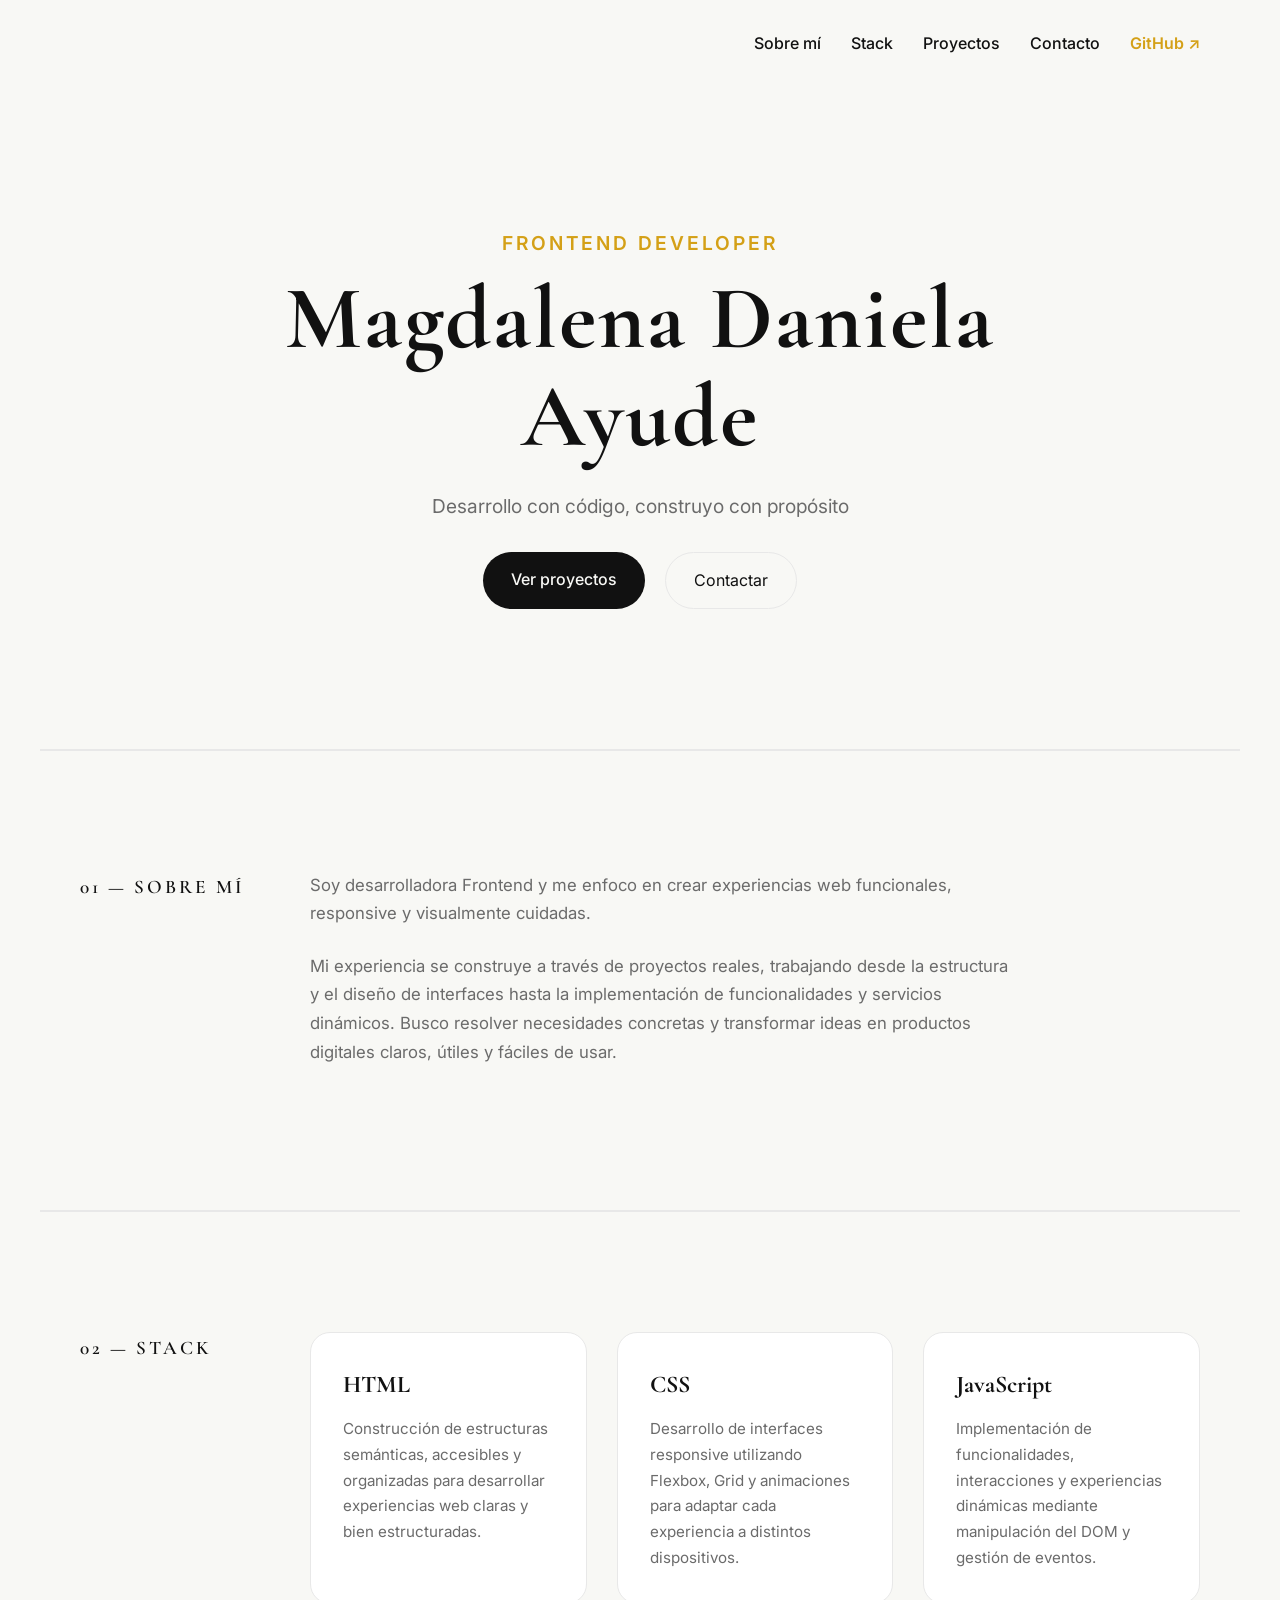
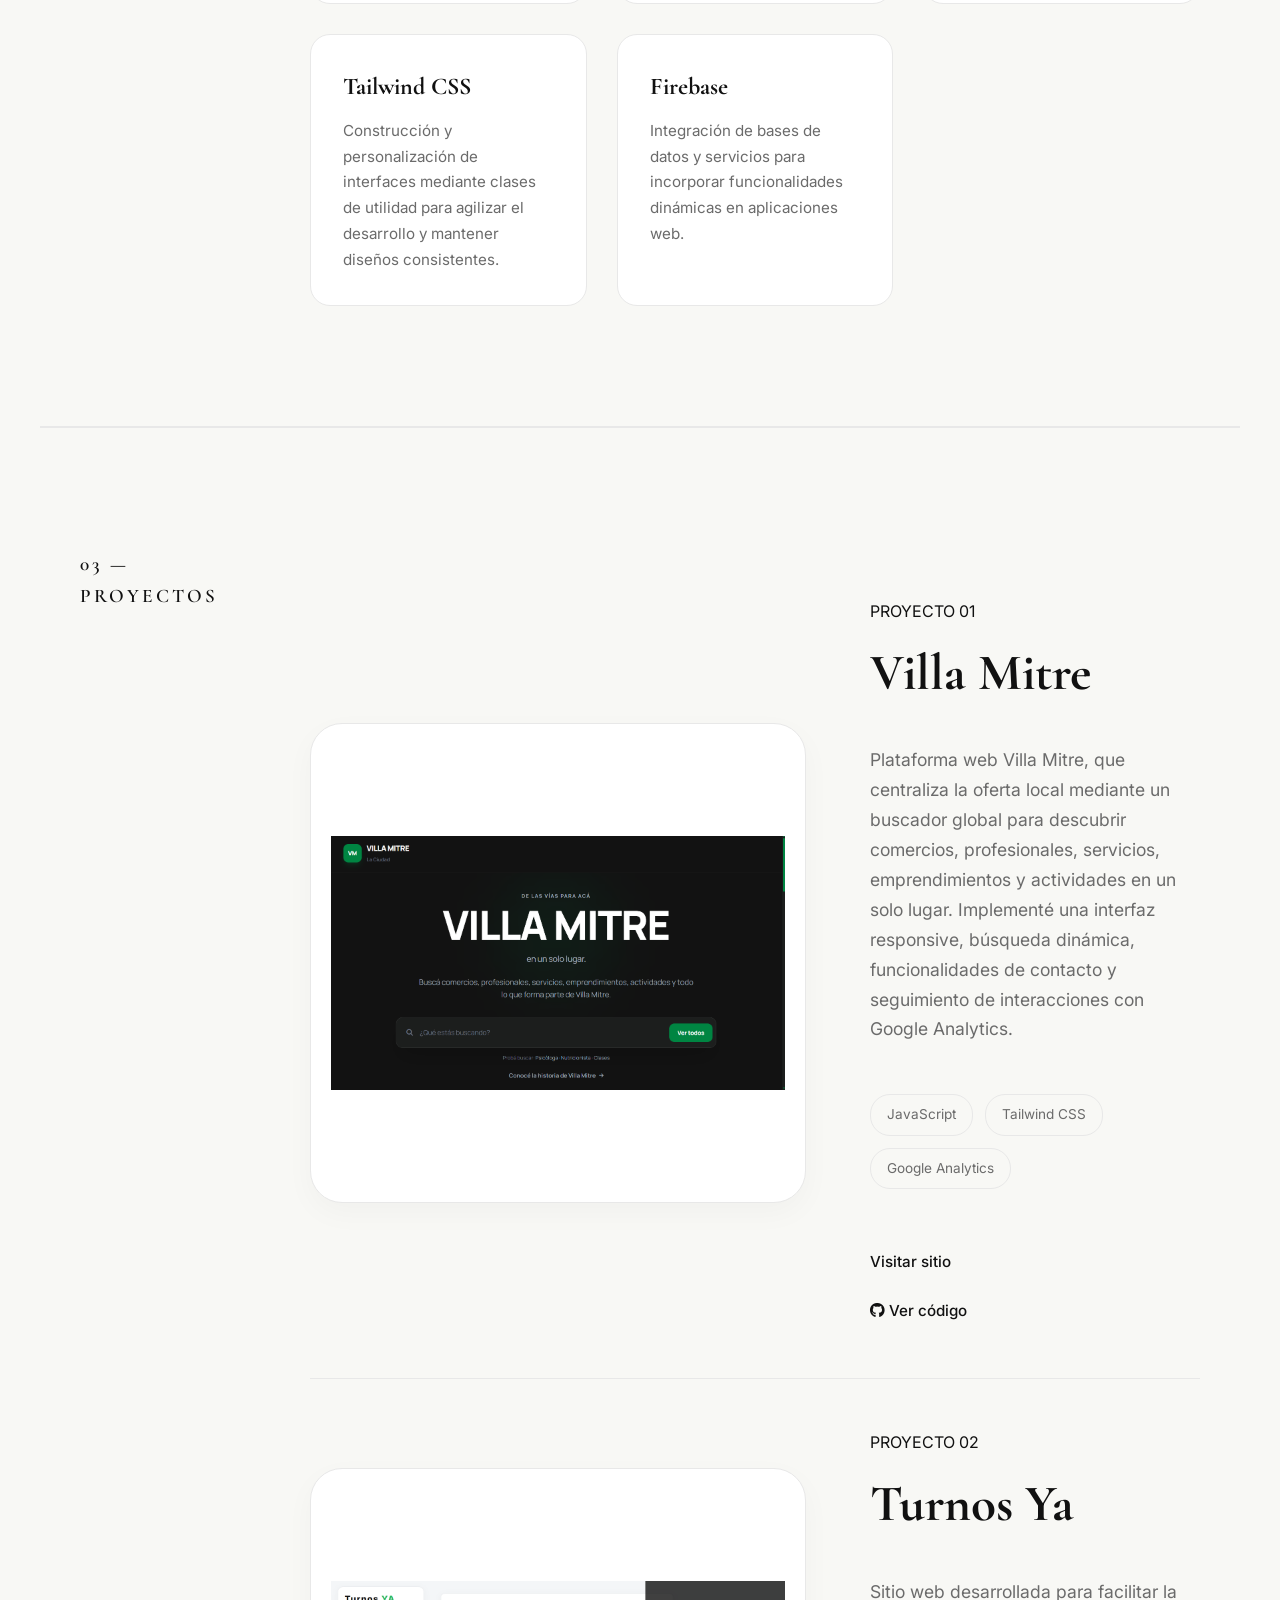
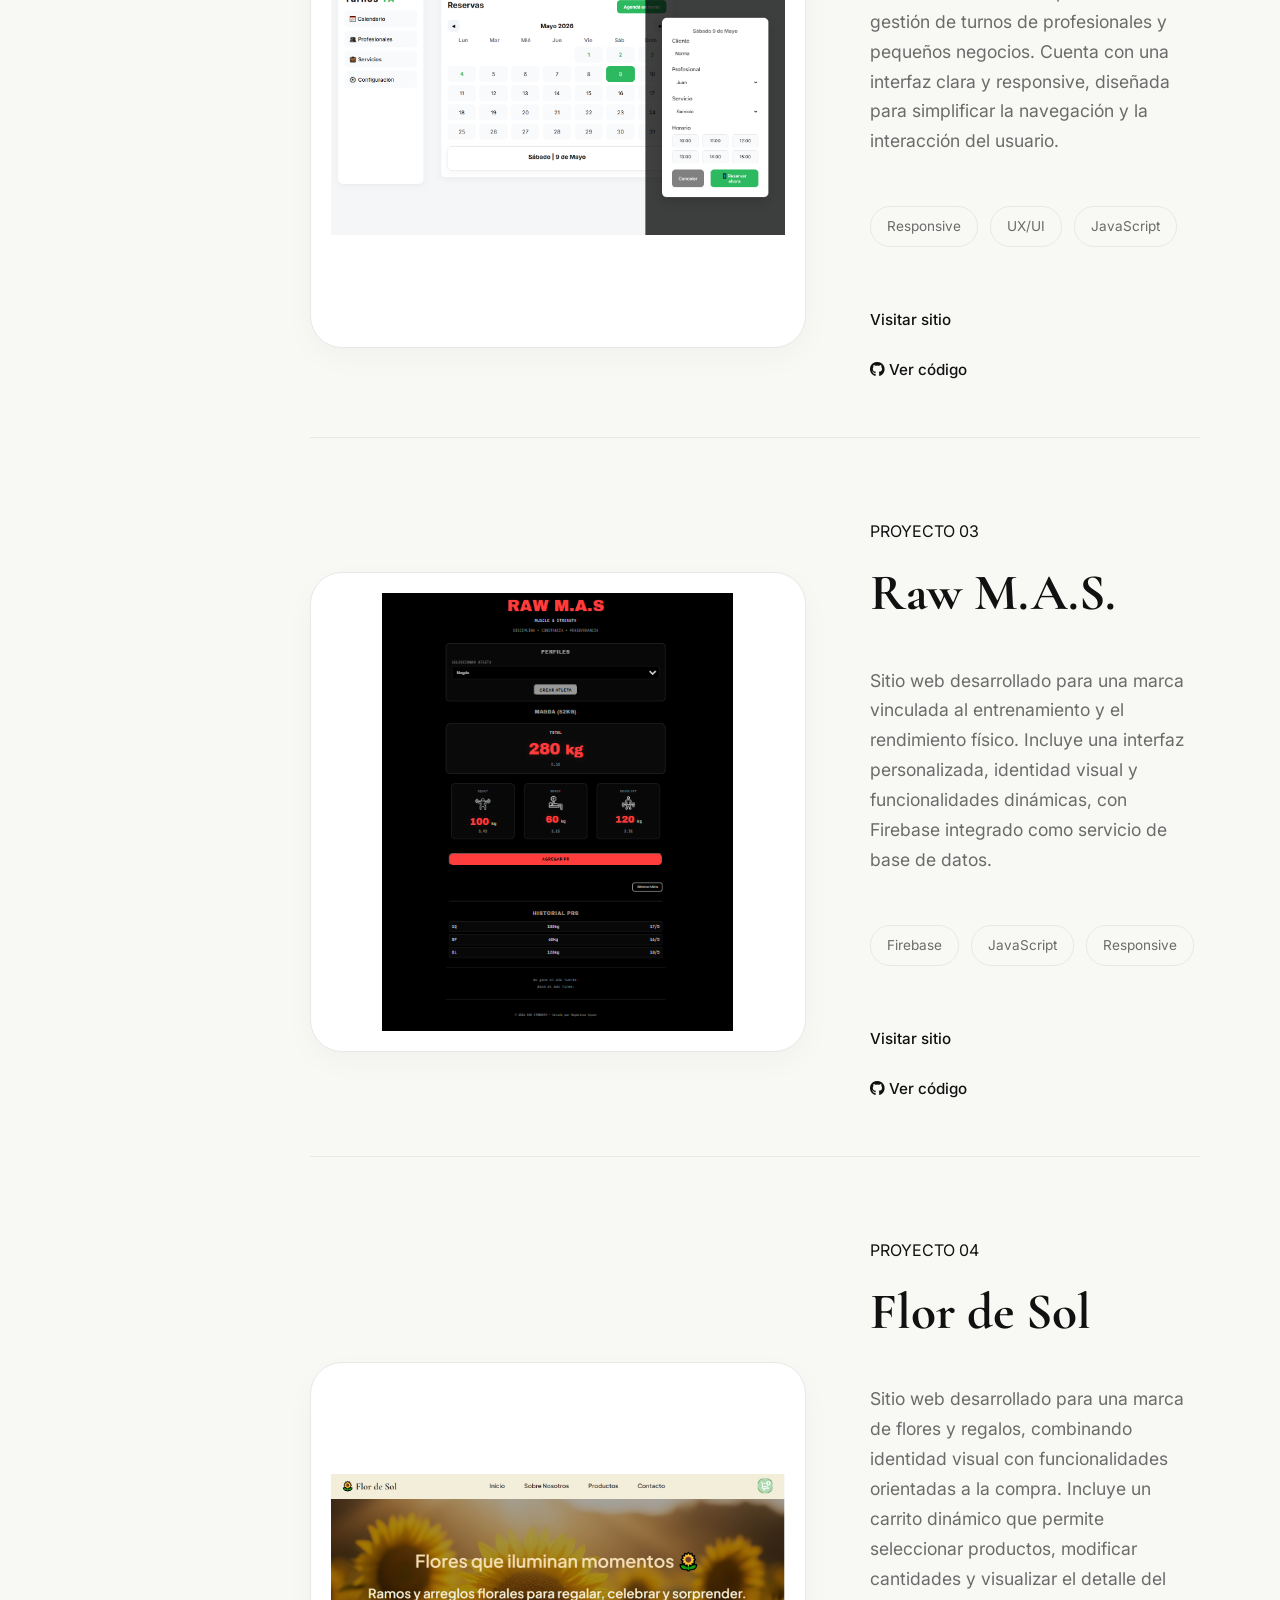
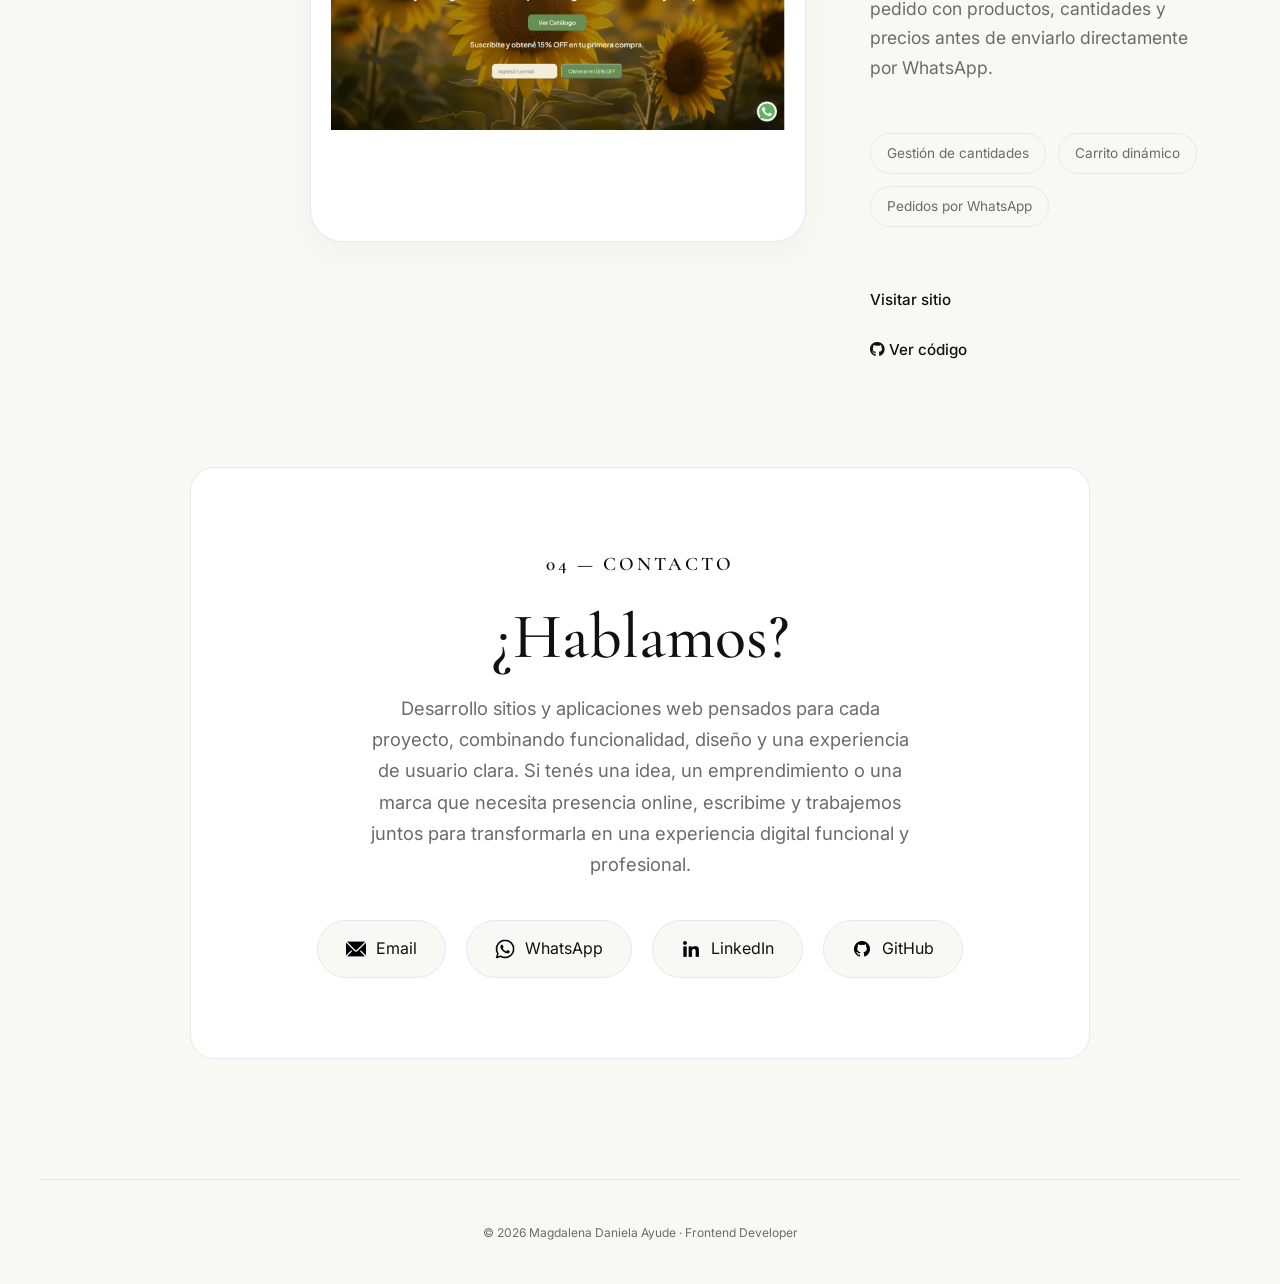
==== commit 7e1eef60: "remodelado" ====
--- a/index.html
+++ b/index.html
@@ -8,8 +8,10 @@
   
   <link rel="preconnect" href="https://fonts.googleapis.com">
   <link rel="preconnect" href="https://fonts.gstatic.com" crossorigin>
+  
+  <link rel="stylesheet" href="https://cdnjs.cloudflare.com/ajax/libs/font-awesome/6.7.2/css/all.min.css">
   <link href="https://fonts.googleapis.com/css2?family=Cormorant+Garamond:wght@400;500;600;700&family=Inter:wght@300;400;500;600;700&display=swap" rel="stylesheet">
-  
+  <link rel="stylesheet" href="https://cdnjs.cloudflare.com/ajax/libs/font-awesome/6.7.2/css/all.min.css">
   <meta name="description"content="Portfolio de Magdalena Daniela Ayude, desarrolladora Frontend. Desarrollo sitios y experiencias web funcionales, responsive y visualmente atractivas.">
   <meta name="keywords"content="Frontend Developer, Desarrollo Web, Portfolio, HTML, CSS, JavaScript, Firebase, Diseño Web, Magdalena Ayude">
   <meta name="author" content="Magdalena Daniela Ayude">  
@@ -18,12 +20,18 @@
   <meta property="og:description" content="Portfolio de Magdalena Daniela Ayude, desarrolladora frontend especializada en crear experiencias digitales modernas y accesibles.">
   <meta property="og:image" content="https://magdalenadanielaayude.netlify.app/">  
   <meta property="og:url" content="https://magdalenadanielaayude.netlify.app/">
+ 
+
+
 </head>
 
 <body>
 
   <header class="header">
     <nav class="navbar">
+    <button class="menu-toggle" aria-label="Abrir menú">
+    <i class="fa-solid fa-bars"></i>
+  </button>
       <ul class="nav-links">
         <li><a href="#about">Sobre mí</a></li>
         <li><a href="#stack">Stack</a></li>
@@ -79,13 +87,18 @@
           <h3>JavaScript</h3>
           <p>Implementación de funcionalidades, interacciones y experiencias dinámicas mediante manipulación del DOM y gestión de eventos.</p>
         </article>
+
+        <article class="stack-card">
+        <h3>Tailwind CSS</h3>
+        <p>Construcción y personalización de interfaces mediante clases de utilidad para agilizar el desarrollo y mantener diseños consistentes.</p>
+        </article>
         
-      <article class="stack-card"> 
-      <h3>Firebase</h3> 
-      <p>Integración de bases de datos y servicios para incorporar funcionalidades dinámicas en aplicaciones web.</p> 
-      </article> 
-      </div> 
-      </section>
+        <article class="stack-card"> 
+        <h3>Firebase</h3> 
+        <p>Integración de bases de datos y servicios para incorporar funcionalidades dinámicas en aplicaciones web.</p> 
+        </article> 
+        </div> 
+        </section>
 
    <section id="projects" class="section-layout projects">
 
@@ -105,20 +118,30 @@
         <span class="project-number">PROYECTO 01</span>
 
         <h3>Villa Mitre</h3>
-        <p>Plataforma web desarrollada para visibilizar todo lo que se puede encontrar en Villa Mitre: comercios, profesionales, emprendimientos, actividades, servicios y propuestas del barrio. El proyecto reúne esta información en un mismo espacio digital, facilitando el descubrimiento y el acceso a opciones locales. Cuenta con una interfaz responsive, funcionalidades de contacto y navegación, y medición de interacciones mediante Google Analytics.</p>
-        
+        <p>Plataforma web Villa Mitre, que centraliza la oferta local mediante un buscador global para descubrir comercios, profesionales, servicios, emprendimientos y actividades en un solo lugar. Implementé una interfaz responsive, búsqueda dinámica, funcionalidades de contacto y seguimiento de interacciones con Google Analytics.</p>
         <ul class="project-features">
-          <li>Responsive</li>
+          <li>JavaScript</li>
+          <li>Tailwind CSS</li>
           <li>Google Analytics</li>
-          <li>JavaScript</li>
         </ul>
 
         <a href="https://comercios-villamitre.netlify.app/"
            target="_blank"
            rel="noopener noreferrer"
            class="btn-link">
-          Visitar sitio →
-        </a>
+          Visitar sitio 
+        </a>
+      
+
+      <a href="https://github.com/MagdalenaAyude/portal-comercios-villa-mitre"
+    target="_blank"
+    rel="noopener noreferrer"
+    class="project-github"
+    aria-label="Ver código de Villa Mitre en GitHub">
+
+    <i class="fa-brands fa-github" aria-hidden="true"></i>
+    Ver código
+    </a>
       </div>
 
     </article>
@@ -138,8 +161,18 @@
               <li>UX/UI</li>
               <li>JavaScript</li>
             </ul>
-            <a href="https://turnosbahia2026.netlify.app/" target="_blank" rel="noopener noreferrer" class="btn-link">Visitar sitio →</a>
-          </div>
+            <a href="https://turnosbahia2026.netlify.app/" target="_blank" rel="noopener noreferrer" class="btn-link">Visitar sitio</a>
+          
+          <a href="https://github.com/MagdalenaAyude/TurnosB"
+            target="_blank"
+            rel="noopener noreferrer"
+            class="project-github"
+          aria-label="Ver código de turnos ya en GitHub">
+
+        <i class="fa-brands fa-github" aria-hidden="true"></i>
+        Ver código
+        </a>
+      </div>
         </article>
 
         <article class="project">
@@ -156,7 +189,17 @@
             <li>JavaScript</li>
             <li>Responsive</li>
             </ul>
-            <a href="https://raw-strength-bahia.netlify.app/" target="_blank" rel="noopener noreferrer" class="btn-link">Visitar sitio →</a>
+            <a href="https://raw-strength-bahia.netlify.app/" target="_blank" rel="noopener noreferrer" class="btn-link">Visitar sitio</a>
+          
+          <a href="https://github.com/MagdalenaAyude/raw-strength"
+        target="_blank"
+        rel="noopener noreferrer"
+        class="project-github"
+        aria-label="Ver código de Raw M.A.S en GitHub">
+
+      <i class="fa-brands fa-github" aria-hidden="true"></i>
+      Ver código
+      </a>
           </div>
         </article>
 
@@ -175,8 +218,17 @@
               <li>Carrito dinámico</li>
               <li>Pedidos por WhatsApp</li>
             </ul>
-            <a href="https://flordesol-magdalena.netlify.app/" target="_blank" rel="noopener noreferrer" class="btn-link">Visitar sitio →</a>
-          </div>
+            <a href="https://flordesol-magdalena.netlify.app/" target="_blank" rel="noopener noreferrer" class="btn-link">Visitar sitio </a>
+          
+        <a href="https://github.com/MagdalenaAyude/flor-de-sol"
+        target="_blank"
+        rel="noopener noreferrer"
+        class="project-github"
+        aria-label="Ver código de flor de sol en GitHub">
+
+        <i class="fa-brands fa-github" aria-hidden="true"></i>
+      Ver código
+      </a>
         </article>
       </div>
     </section>
@@ -203,6 +255,11 @@
           <img src="./assets/linkedin.png" alt="Icono de LinkedIn">
           <span>LinkedIn</span>
         </a>
+
+        <a href="https://github.com/MagdalenaAyude" target="_blank" class="contact-button" rel="noopener noreferrer">
+          <img src="./assets/github.png" alt="Icono de GitHub">
+          <span>GitHub</span>
+        </a>
       </div>
     </section>
   </main>
@@ -210,6 +267,7 @@
   <footer class="footer">
     <small>© 2026 Magdalena Daniela Ayude · Frontend Developer</small>
   </footer>
-
+  <script src="script.js"></script>
+ 
 </body>
 </html>
--- a/style.css
+++ b/style.css
@@ -63,6 +63,17 @@
   color: var(--text);   
   border-bottom: 1px solid var(--text); 
 }
+
+.menu-toggle {
+  display: none;
+  border: none;
+  background: transparent;
+  color: var(--text);
+  font-size: 28px;
+  cursor: pointer;
+}
+
+
 .hero{
   display:flex;
   flex-direction:column;
@@ -218,6 +229,7 @@
  display: flex;
  flex-direction: column;
  justify-content: center;
+ gap: 20px;
 }
 .project-content h3 {
   font-family: 'Cormorant Garamond', serif;
@@ -246,19 +258,29 @@
   border: 1px solid var(--border);
   border-radius: 20px;
 }
-.project .btn-link {
+.project .btn-link,
+.project .project-github {
+  font-size: 0.95rem;
   text-decoration: none;
   color: var(--text);
   background-color: transparent;
   font-weight: 500;
-  border-bottom: 1px solid var(--accent);
+ 
   padding-bottom: 4px;
   transition: background-color 0.3s ease, color 0.3s ease;
 }
-.project .btn-link:hover {
+.project .btn-link:hover,
+.project .project-github:hover {
   color: var(--accent);
   border-color: var(--accent);
 }
+
+.project-github:hover {
+  color: var(--accent);
+  border-color: var(--accent);
+}
+
+
 .contact {
   background-color: var(--surface);
   border: 1px solid var(--border);
@@ -320,15 +342,53 @@
   margin: 0 auto;
 }
 
-@media (max-width: 768px) {
-  
+
+ @media (max-width: 768px) {
+
   .header {
     padding: 20px;
-    justify-content: center;
-  }
+  }
+  
+  .menu-toggle {
+    display: block;
+    margin-left: auto;
+  }
+
+
+  .navbar {
+    display: flex;
+    align-items: center;
+    justify-content: flex-end;
+    width: 100%;
+    position: relative;
+  }
+
+  .menu-toggle {
+    display: block;
+    margin-left: auto;
+    width: 34px;
+  }
+
   .nav-links {
+    display: none;
+    position: absolute;
+    top: calc(100% + 12px);
+    right: 0;
+    flex-direction: column;
+    align-items: flex-start;
     gap: 15px;
-  }
+    margin: 0;
+    padding: 20px;
+    background: var(--bg);
+    border-radius: 12px;
+    z-index: 1000;
+  }
+
+  .nav-links.active {
+    display: flex;
+  }
+
+
   .hero {
     padding: 80px 20px;
   }
